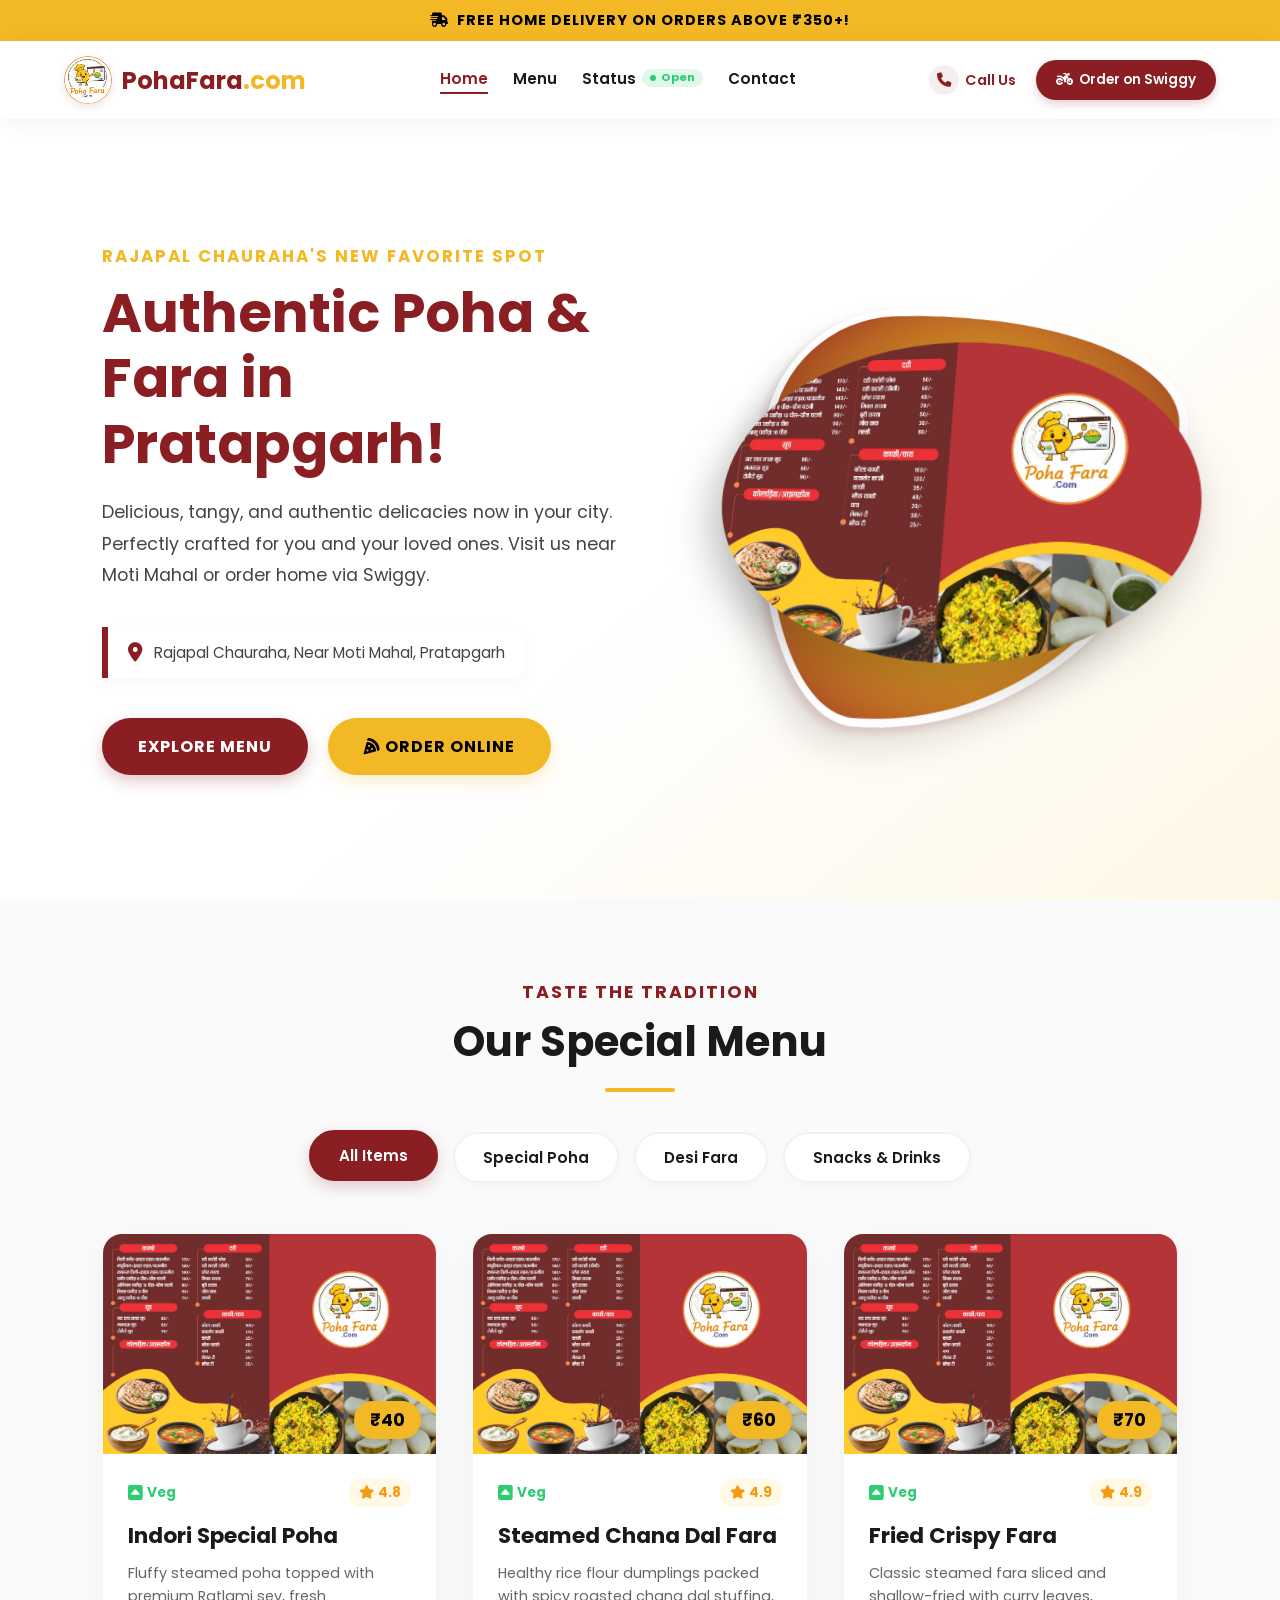
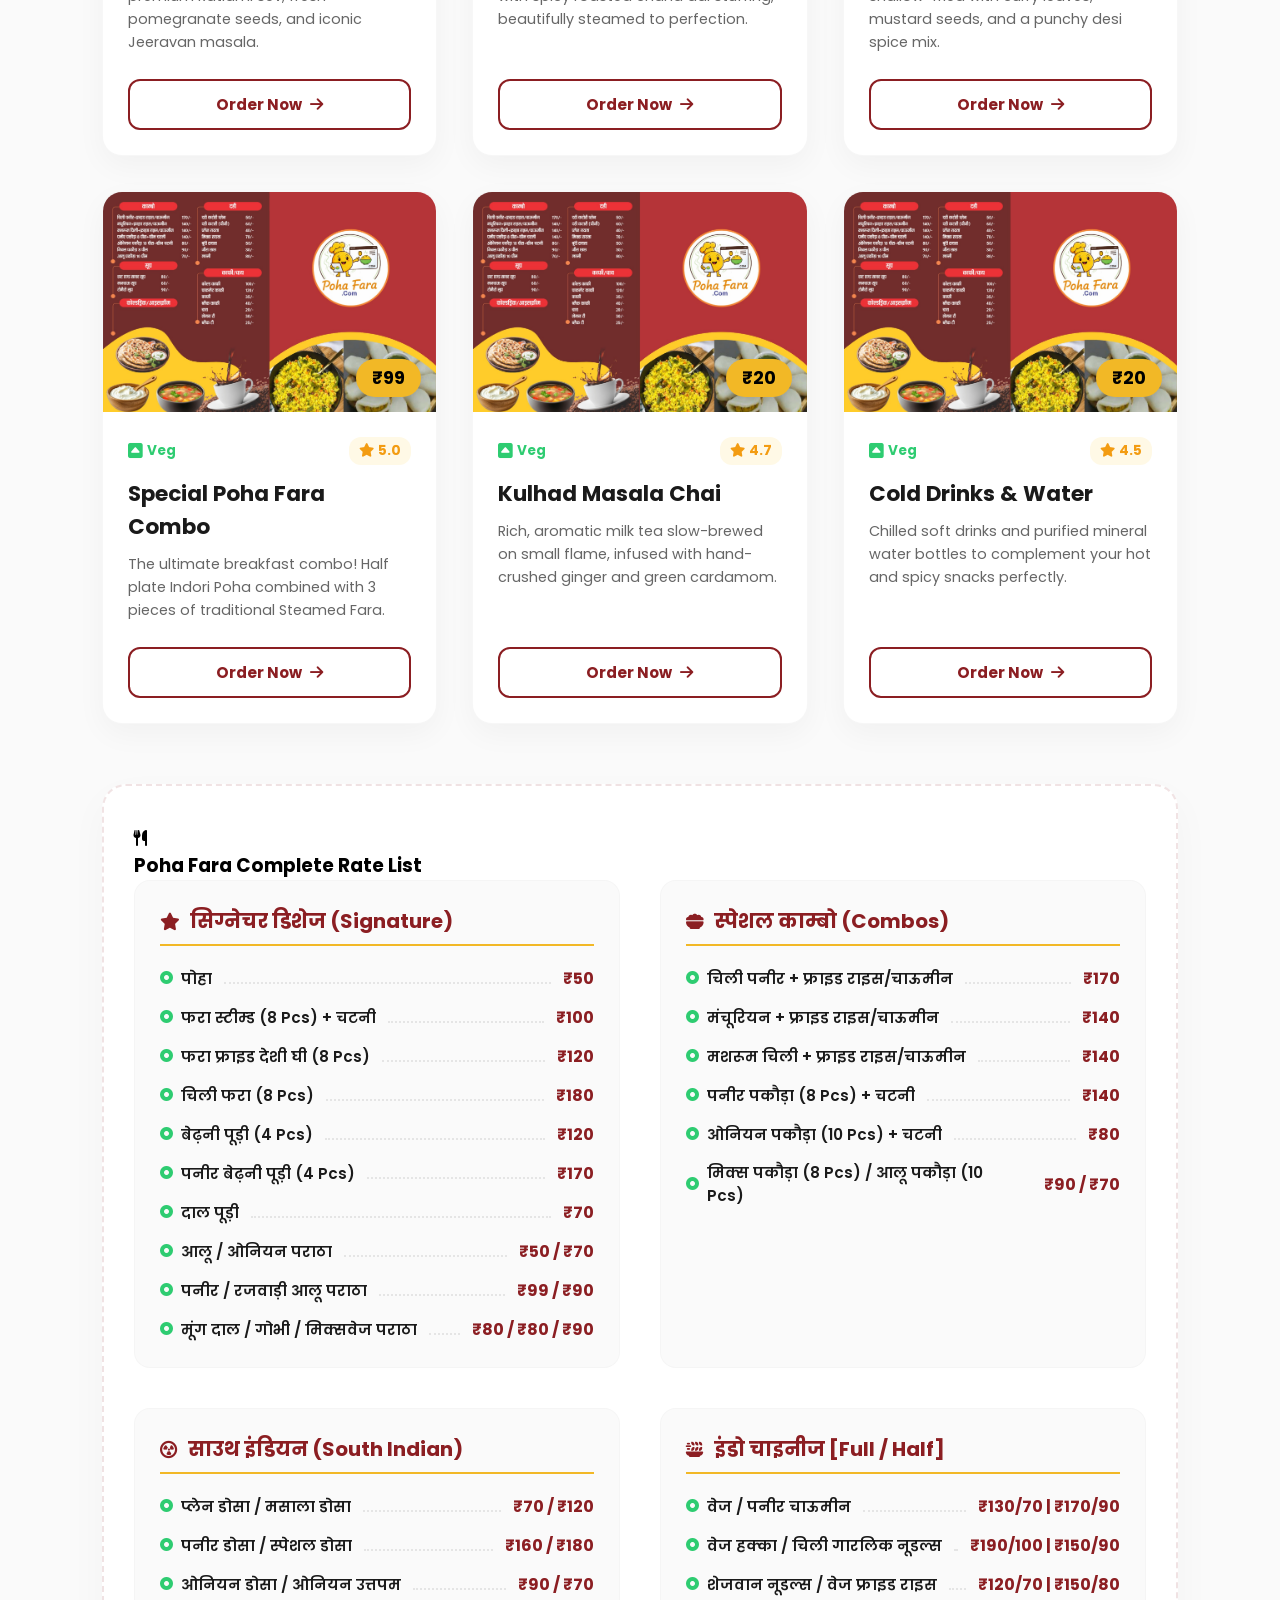
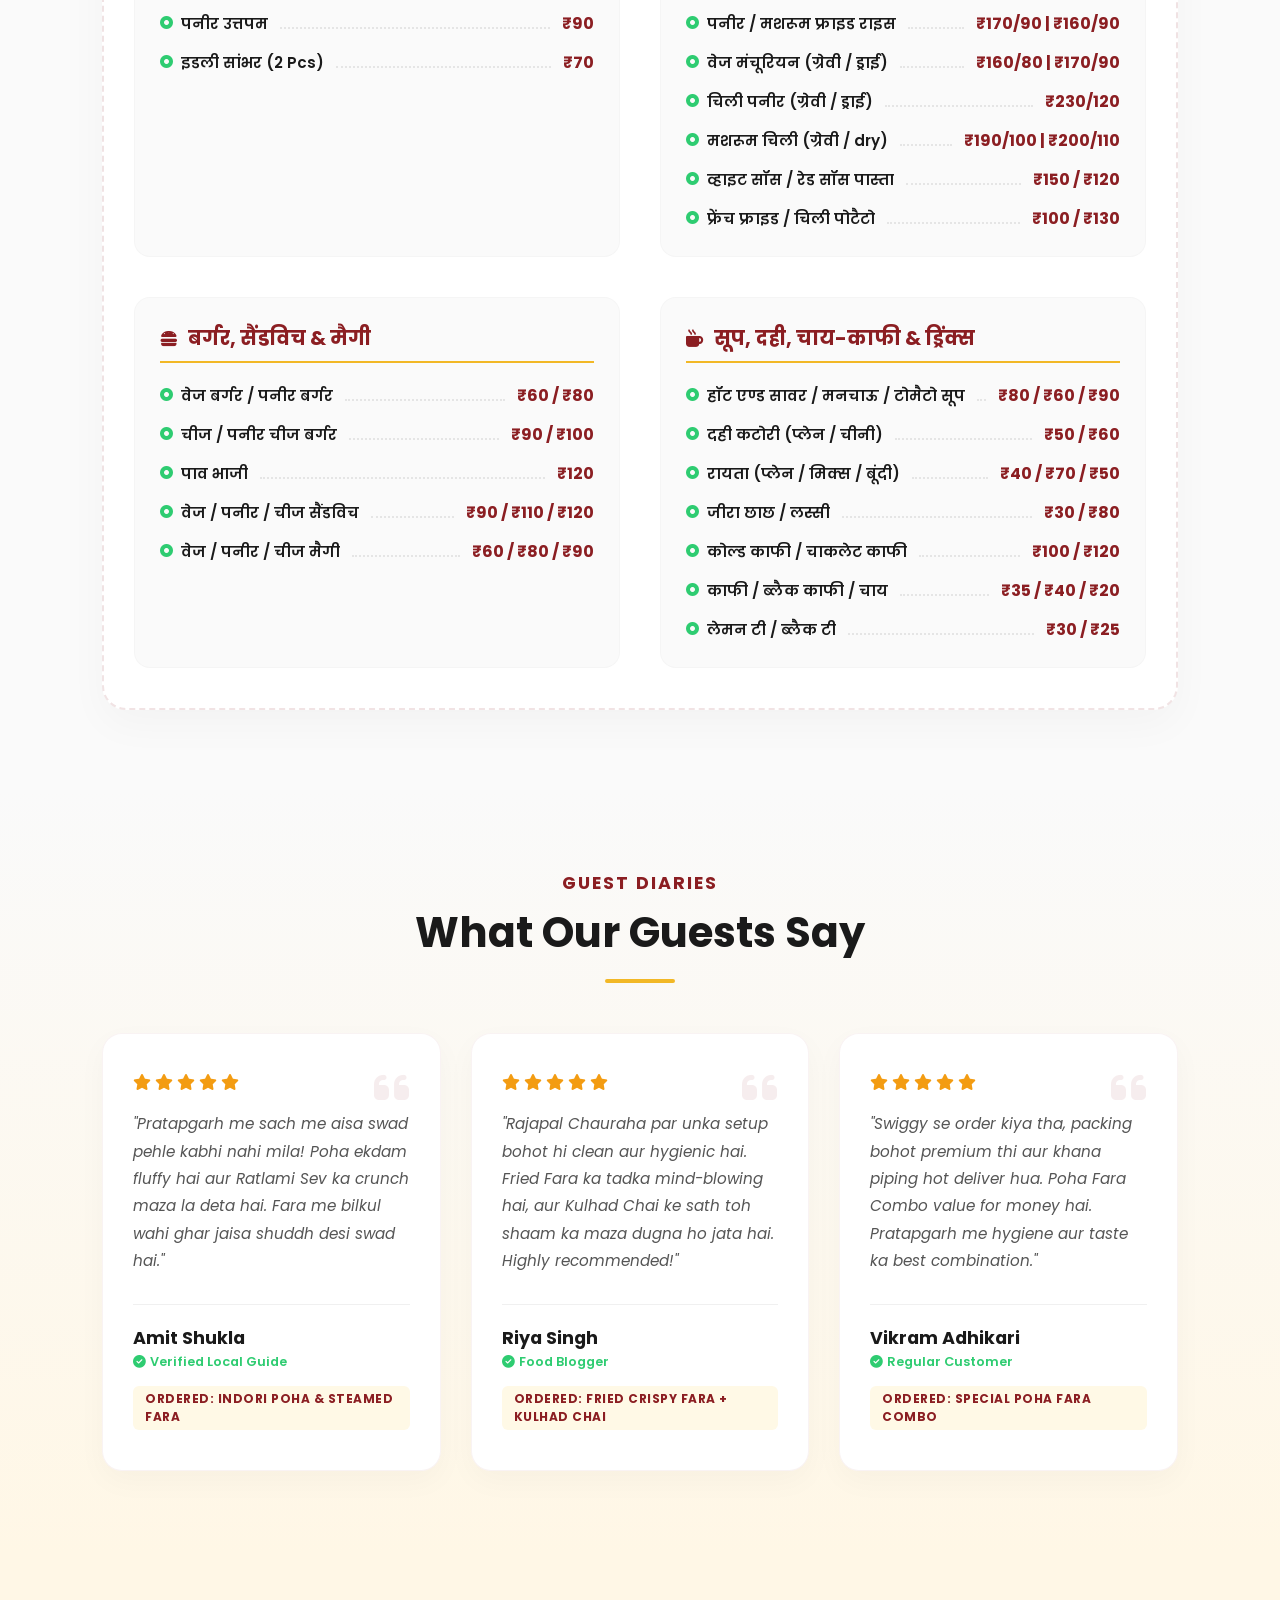
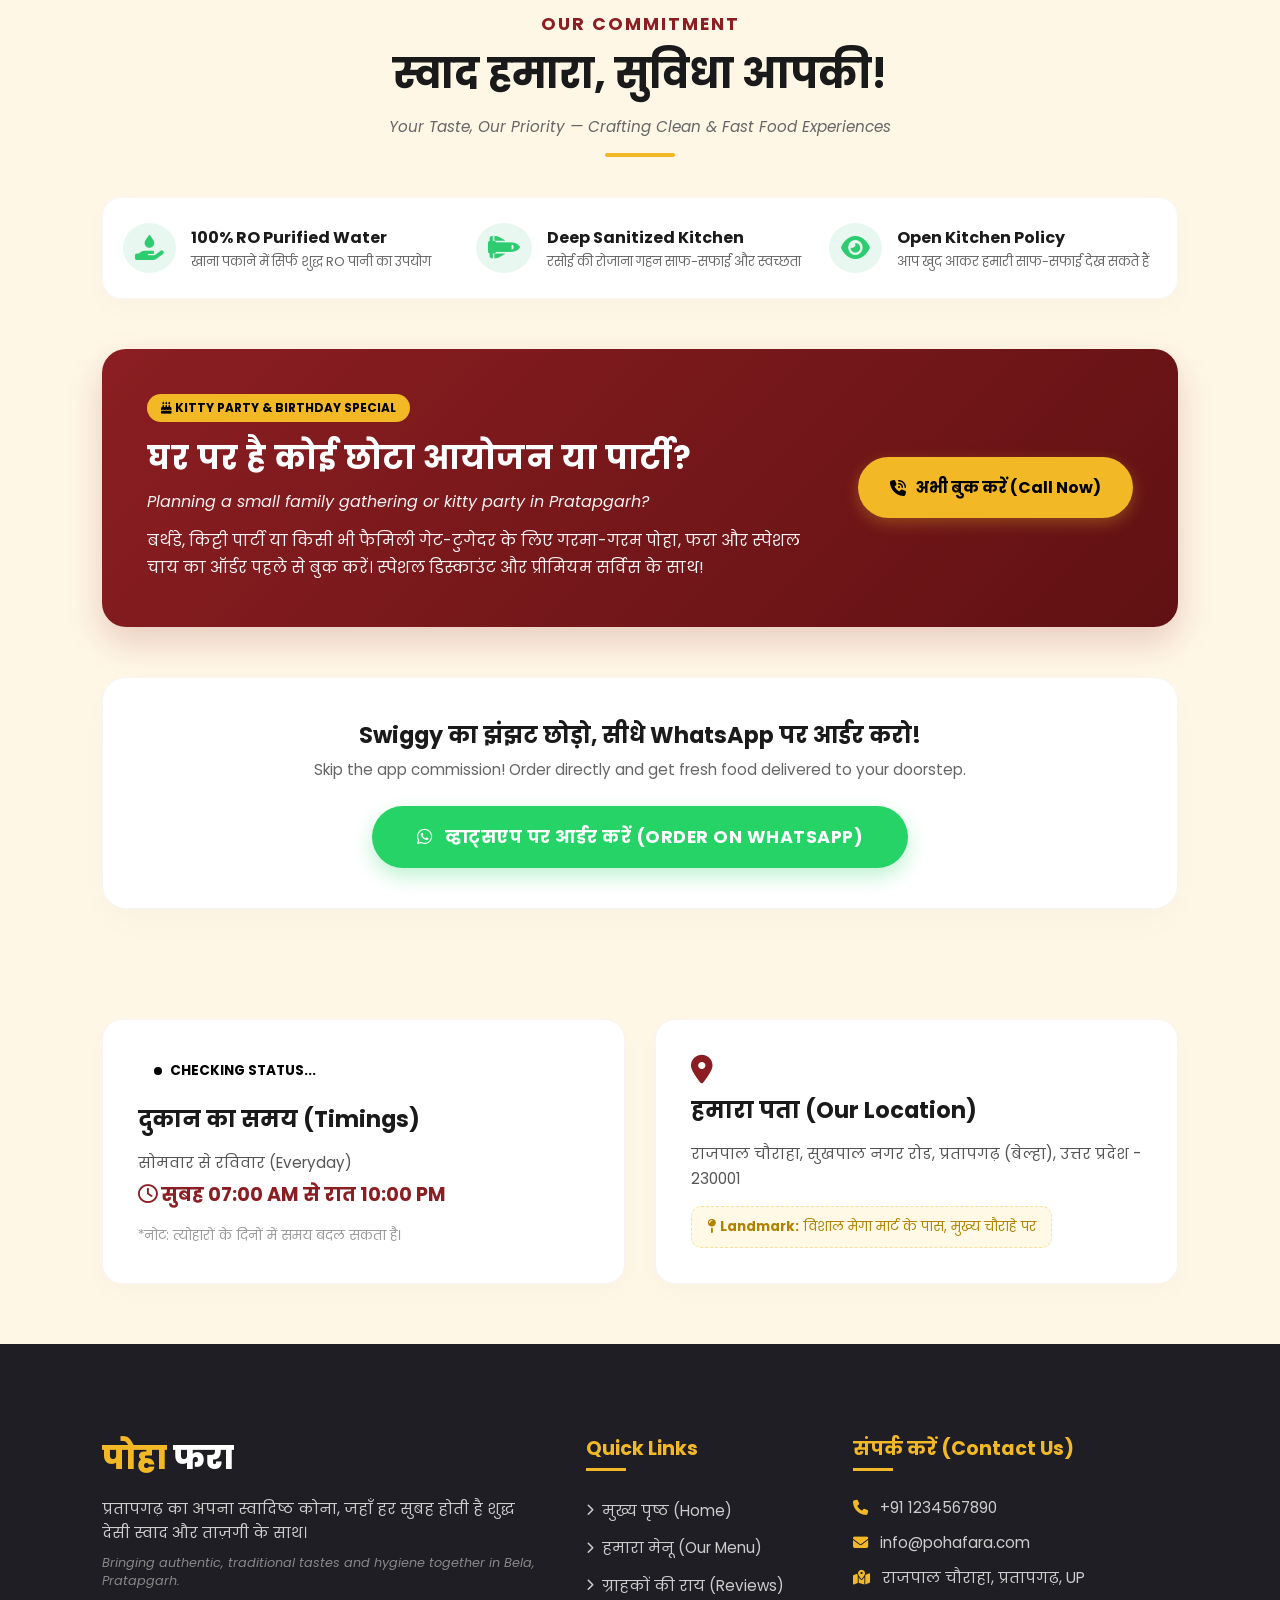
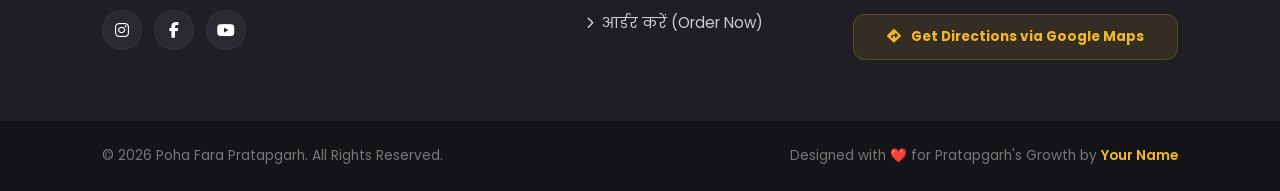
==== index.html @ deb05e73 "Add files via upload" ====
<!DOCTYPE html>
<html lang="en">
<head>
    <meta charset="UTF-8">
    <meta name="viewport" content="width=device-width, initial-scale=1.0">
    <title>PohaFara.com - Demo</title>

    <!-- ANIMATE.CSS -->
    <link rel="stylesheet" href="https://cdnjs.cloudflare.com/ajax/libs/animate.css/4.1.1/animate.min.css"/>
    
    <link href="https://fonts.googleapis.com/css2?family=Poppins:wght@400;600;700&display=swap" rel="stylesheet">
    
    <link rel="stylesheet" href="https://cdnjs.cloudflare.com/ajax/libs/font-awesome/6.4.0/css/all.min.css">
    
    <link rel="stylesheet" href="style.css">
</head>
<body>
    <!-- DELIVERY BANNER START -->
    <div class="delivery-banner">
        <i class="fa-solid fa-truck-fast"></i> FREE Home Delivery on Orders Above ₹350+!
    </div>
    <!-- DELIVERY BANNER END -->

    <!-- NAVIGATION START -->
    <nav class="navbar">
        <a href="#" class="logo-container">
            <img src="images/logo.png" alt="PohaFara Logo" class="navbar-logo">
            <span class="logo-text">PohaFara<span>.com</span></span>
        </a>

        <ul class="nav-links">
            <li><a href="#" class="nav-item active">Home</a></li>
            <li><a href="#" class="nav-item">Menu</a></li>
            <li>
                <a href="#" class="nav-item">
                    Status <span class="status-badge"><span class="dot"></span>Open</span>
                </a>
            </li>
            <li><a href="#" class="nav-item">Contact</a></li>
        </ul>

        <div class="nav-actions">
            <a href="tel:+911234567890" class="nav-call-link" title="Call to Order">
                <i class="fa-solid fa-phone"></i> <span>Call Us</span>
            </a>
            
            <a href="#" class="btn-swiggy-3d">
                <i class="fa-solid fa-motorcycle"></i> Order on Swiggy
            </a>
        </div>
    </nav>
    <!-- NAVIGATION END -->

    <!-- HERO SECTION START -->
     <header class="hero">
    <div class="hero-content">
        <p class="hero-tagline animate__animated animate__fadeInDown">
            Rajapal Chauraha's New Favorite Spot
        </p>
        
        <h1 class="hero-title animate__animated animate__fadeInLeft">
            Authentic Poha & Fara in Pratapgarh!
        </h1>
        
        <p class="hero-desc animate__animated animate__fadeInLeft animate__delay-1s">
            Delicious, tangy, and authentic delicacies now in your city. Perfectly crafted for you and your loved ones. Visit us near Moti Mahal or order home via Swiggy.
        </p>
        
        <div class="hero-location animate__animated animate__fadeInUp animate__delay-1s">
            <i class="fa-solid fa-location-dot"></i>
            <span>Rajapal Chauraha, Near Moti Mahal, Pratapgarh</span>
        </div>

        <div class="hero-buttons animate__animated animate__backInUp animate__delay-1s">
            <a href="#" class="btn-primary-3d">EXPLORE MENU</a>
            <a href="#" class="btn-secondary-3d"><i class="fa-solid fa-pizza-slice"></i> ORDER ONLINE</a>
        </div>
    </div>

    <div class="hero-image-area">
        <div class="hero-3d-card animate__animated animate__zoomIn">
            <img src="images/WhatsApp Image 2026-07-01 at 1.36.40 PM.jpeg" alt="Poha Fara Special Dishes" class="dish-graphic">
            <span class="food-steam">♨️</span>
        </div>
    </div>
    </header>
    <!-- HERO SECTION END -->

    <!-- MENU PAGE START -->
     <section class="menu-section" id="menu">
    
    <div class="section-header">
        <p class="sub-title">Taste the Tradition</p>
        <h2>Our Special Menu</h2>
        <div class="title-bar"></div>
    </div>

    <div class="menu-tabs">
        <button class="tab-btn active">All Items</button>
        <button class="tab-btn">Special Poha</button>
        <button class="tab-btn">Desi Fara</button>
        <button class="tab-btn">Snacks & Drinks</button>
    </div>

    <div class="menu-grid">
        
        <div class="food-card">
            <div class="food-img-container">
                <img src="images/WhatsApp Image 2026-07-01 at 1.36.40 PM.jpeg" alt="Indori Special Poha">
                <span class="price-tag">₹40</span>
            </div>
            <div class="food-info">
                <div class="food-meta">
                    <span class="veg-badge"><i class="fa-solid fa-square-caret-up"></i> Veg</span>
                    <span class="rating"><i class="fa-solid fa-star"></i> 4.8</span>
                </div>
                <h3>Indori Special Poha</h3>
                <p>Fluffy steamed poha topped with premium Ratlami sev, fresh pomegranate seeds, and iconic Jeeravan masala.</p>
                <a href="#" class="btn-order-card">Order Now <i class="fa-solid fa-arrow-right"></i></a>
            </div>
        </div>

        <div class="food-card">
            <div class="food-img-container">
                <img src="images/WhatsApp Image 2026-07-01 at 1.36.40 PM.jpeg" alt="Steamed Fara">
                <span class="price-tag">₹60</span>
            </div>
            <div class="food-info">
                <div class="food-meta">
                    <span class="veg-badge"><i class="fa-solid fa-square-caret-up"></i> Veg</span>
                    <span class="rating"><i class="fa-solid fa-star"></i> 4.9</span>
                </div>
                <h3>Steamed Chana Dal Fara</h3>
                <p>Healthy rice flour dumplings packed with spicy roasted chana dal stuffing, beautifully steamed to perfection.</p>
                <a href="#" class="btn-order-card">Order Now <i class="fa-solid fa-arrow-right"></i></a>
            </div>
        </div>

        <div class="food-card">
            <div class="food-img-container">
                <img src="images/WhatsApp Image 2026-07-01 at 1.36.40 PM.jpeg" alt="Fried Fara">
                <span class="price-tag">₹70</span>
            </div>
            <div class="food-info">
                <div class="food-meta">
                    <span class="veg-badge"><i class="fa-solid fa-square-caret-up"></i> Veg</span>
                    <span class="rating"><i class="fa-solid fa-star"></i> 4.9</span>
                </div>
                <h3>Fried Crispy Fara</h3>
                <p>Classic steamed fara sliced and shallow-fried with curry leaves, mustard seeds, and a punchy desi spice mix.</p>
                <a href="#" class="btn-order-card">Order Now <i class="fa-solid fa-arrow-right"></i></a>
            </div>
        </div>

        <div class="food-card">
            <div class="food-img-container">
                <img src="images/WhatsApp Image 2026-07-01 at 1.36.40 PM.jpeg" alt="Special Combo">
                <span class="price-tag">₹99</span>
            </div>
            <div class="food-info">
                <div class="food-meta">
                    <span class="veg-badge"><i class="fa-solid fa-square-caret-up"></i> Veg</span>
                    <span class="rating"><i class="fa-solid fa-star"></i> 5.0</span>
                </div>
                <h3>Special Poha Fara Combo</h3>
                <p>The ultimate breakfast combo! Half plate Indori Poha combined with 3 pieces of traditional Steamed Fara.</p>
                <a href="#" class="btn-order-card">Order Now <i class="fa-solid fa-arrow-right"></i></a>
            </div>
        </div>

        <div class="food-card">
            <div class="food-img-container">
                <img src="images/WhatsApp Image 2026-07-01 at 1.36.40 PM.jpeg" alt="Kulhad Chai">
                <span class="price-tag">₹20</span>
            </div>
            <div class="food-info">
                <div class="food-meta">
                    <span class="veg-badge"><i class="fa-solid fa-square-caret-up"></i> Veg</span>
                    <span class="rating"><i class="fa-solid fa-star"></i> 4.7</span>
                </div>
                <h3>Kulhad Masala Chai</h3>
                <p>Rich, aromatic milk tea slow-brewed on small flame, infused with hand-crushed ginger and green cardamom.</p>
                <a href="#" class="btn-order-card">Order Now <i class="fa-solid fa-arrow-right"></i></a>
            </div>
        </div>

        <div class="food-card">
            <div class="food-img-container">
                <img src="images/WhatsApp Image 2026-07-01 at 1.36.40 PM.jpeg" alt="Cold Drinks">
                <span class="price-tag">₹20</span>
            </div>
            <div class="food-info">
                <div class="food-meta">
                    <span class="veg-badge"><i class="fa-solid fa-square-caret-up"></i> Veg</span>
                    <span class="rating"><i class="fa-solid fa-star"></i> 4.5</span>
                </div>
                <h3>Cold Drinks & Water</h3>
                <p>Chilled soft drinks and purified mineral water bottles to complement your hot and spicy snacks perfectly.</p>
                <a href="#" class="btn-order-card">Order Now <i class="fa-solid fa-arrow-right"></i></a>
            </div>
        </div>

    </div>


    <!-- ==========================================================================
         COMPREHENSIVE DIGITAL PRICE LIST (ALL DISHES FROM MENU)
         ========================================================================== -->
    <div class="full-digital-menu">
        <div class="price-list-title">
            <i class="fa-solid fa-utensils"></i>
            <h3>Poha Fara Complete Rate List</h3>
        </div>

        <div class="menu-categories-grid">
            
            <!-- CATEGORY 1: सिग्नेचर डिशेज -->
            <div class="menu-cat-box">
                <h4><i class="fa-solid fa-star"></i> सिग्नेचर डिशेज (Signature)</h4>
                <div class="cat-items">
                    <div class="menu-line"><span class="item"><i class="fa-solid fa-circle-dot veg"></i> पोहा</span><span class="dots"></span><span class="price">₹50</span></div>
                    <div class="menu-line"><span class="item"><i class="fa-solid fa-circle-dot veg"></i> फरा स्टीम्ड (8 Pcs) + चटनी</span><span class="dots"></span><span class="price">₹100</span></div>
                    <div class="menu-line"><span class="item"><i class="fa-solid fa-circle-dot veg"></i> फरा फ्राइड देशी घी (8 Pcs)</span><span class="dots"></span><span class="price">₹120</span></div>
                    <div class="menu-line"><span class="item"><i class="fa-solid fa-circle-dot veg"></i> चिली फरा (8 Pcs)</span><span class="dots"></span><span class="price">₹180</span></div>
                    <div class="menu-line"><span class="item"><i class="fa-solid fa-circle-dot veg"></i> बेढ़नी पूड़ी (4 Pcs)</span><span class="dots"></span><span class="price">₹120</span></div>
                    <div class="menu-line"><span class="item"><i class="fa-solid fa-circle-dot veg"></i> पनीर बेढ़नी पूड़ी (4 Pcs)</span><span class="dots"></span><span class="price">₹170</span></div>
                    <div class="menu-line"><span class="item"><i class="fa-solid fa-circle-dot veg"></i> दाल पूड़ी</span><span class="dots"></span><span class="price">₹70</span></div>
                    <div class="menu-line"><span class="item"><i class="fa-solid fa-circle-dot veg"></i> आलू / ओनियन पराठा</span><span class="dots"></span><span class="price">₹50 / ₹70</span></div>
                    <div class="menu-line"><span class="item"><i class="fa-solid fa-circle-dot veg"></i> पनीर / रजवाड़ी आलू पराठा</span><span class="dots"></span><span class="price">₹99 / ₹90</span></div>
                    <div class="menu-line"><span class="item"><i class="fa-solid fa-circle-dot veg"></i> मूंग दाल / गोभी / मिक्सवेज पराठा</span><span class="dots"></span><span class="price">₹80 / ₹80 / ₹90</span></div>
                </div>
            </div>

            <!-- CATEGORY 2: काम्बो -->
            <div class="menu-cat-box">
                <h4><i class="fa-solid fa-bowl-food"></i> स्पेशल काम्बो (Combos)</h4>
                <div class="cat-items">
                    <div class="menu-line"><span class="item"><i class="fa-solid fa-circle-dot veg"></i> चिली पनीर + फ्राइड राइस/चाऊमीन</span><span class="dots"></span><span class="price">₹170</span></div>
                    <div class="menu-line"><span class="item"><i class="fa-solid fa-circle-dot veg"></i> मंचूरियन + फ्राइड राइस/चाऊमीन</span><span class="dots"></span><span class="price">₹140</span></div>
                    <div class="menu-line"><span class="item"><i class="fa-solid fa-circle-dot veg"></i> मशरूम चिली + फ्राइड राइस/चाऊमीन</span><span class="dots"></span><span class="price">₹140</span></div>
                    <div class="menu-line"><span class="item"><i class="fa-solid fa-circle-dot veg"></i> पनीर पकौड़ा (8 Pcs) + चटनी</span><span class="dots"></span><span class="price">₹140</span></div>
                    <div class="menu-line"><span class="item"><i class="fa-solid fa-circle-dot veg"></i> ओनियन पकौड़ा (10 Pcs) + चटनी</span><span class="dots"></span><span class="price">₹80</span></div>
                    <div class="menu-line"><span class="item"><i class="fa-solid fa-circle-dot veg"></i> मिक्स पकौड़ा (8 Pcs) / आलू पकौड़ा (10 Pcs)</span><span class="dots"></span><span class="price">₹90 / ₹70</span></div>
                </div>
            </div>

            <!-- CATEGORY 3: साउथ इंडियन -->
            <div class="menu-cat-box">
                <h4><i class="fa-solid fa-circle-radiation"></i> साउथ इंडियन (South Indian)</h4>
                <div class="cat-items">
                    <div class="menu-line"><span class="item"><i class="fa-solid fa-circle-dot veg"></i> प्लेन डोसा / मसाला डोसा</span><span class="dots"></span><span class="price">₹70 / ₹120</span></div>
                    <div class="menu-line"><span class="item"><i class="fa-solid fa-circle-dot veg"></i> पनीर डोसा / स्पेशल डोसा</span><span class="dots"></span><span class="price">₹160 / ₹180</span></div>
                    <div class="menu-line"><span class="item"><i class="fa-solid fa-circle-dot veg"></i> ओनियन डोसा / ओनियन उत्तपम</span><span class="dots"></span><span class="price">₹90 / ₹70</span></div>
                    <div class="menu-line"><span class="item"><i class="fa-solid fa-circle-dot veg"></i> पनीर उत्तपम</span><span class="dots"></span><span class="price">₹90</span></div>
                    <div class="menu-line"><span class="item"><i class="fa-solid fa-circle-dot veg"></i> इडली सांभर (2 Pcs)</span><span class="dots"></span><span class="price">₹70</span></div>
                </div>
            </div>

            <!-- CATEGORY 4: इंडो चाइनीज (With Full/Half Labeling) -->
            <div class="menu-cat-box">
                <h4><i class="fa-solid fa-plate-wheat"></i> इंडो चाइनीज [Full / Half]</h4>
                <div class="cat-items">
                    <div class="menu-line"><span class="item"><i class="fa-solid fa-circle-dot veg"></i> वेज / पनीर चाऊमीन</span><span class="dots"></span><span class="price">₹130/70 | ₹170/90</span></div>
                    <div class="menu-line"><span class="item"><i class="fa-solid fa-circle-dot veg"></i> वेज हक्का / चिली गारलिक नूडल्स</span><span class="dots"></span><span class="price">₹190/100 | ₹150/90</span></div>
                    <div class="menu-line"><span class="item"><i class="fa-solid fa-circle-dot veg"></i> शेजवान नूडल्स / वेज फ्राइड राइस</span><span class="dots"></span><span class="price">₹120/70 | ₹150/80</span></div>
                    <div class="menu-line"><span class="item"><i class="fa-solid fa-circle-dot veg"></i> पनीर / मशरूम फ्राइड राइस</span><span class="dots"></span><span class="price">₹170/90 | ₹160/90</span></div>
                    <div class="menu-line"><span class="item"><i class="fa-solid fa-circle-dot veg"></i> वेज मंचूरियन (ग्रेवी / ड्राई)</span><span class="dots"></span><span class="price">₹160/80 | ₹170/90</span></div>
                    <div class="menu-line"><span class="item"><i class="fa-solid fa-circle-dot veg"></i> चिली पनीर (ग्रेवी / ड्राई)</span><span class="dots"></span><span class="price">₹230/120</span></div>
                    <div class="menu-line"><span class="item"><i class="fa-solid fa-circle-dot veg"></i> मशरूम चिली (ग्रेवी / dry)</span><span class="dots"></span><span class="price">₹190/100 | ₹200/110</span></div>
                    <div class="menu-line"><span class="item"><i class="fa-solid fa-circle-dot veg"></i> व्हाइट सॉस / रेड सॉस पास्ता</span><span class="dots"></span><span class="price">₹150 / ₹120</span></div>
                    <div class="menu-line"><span class="item"><i class="fa-solid fa-circle-dot veg"></i> फ्रेंच फ्राइड / चिली पोटैटो</span><span class="dots"></span><span class="price">₹100 / ₹130</span></div>
                </div>
            </div>

            <!-- CATEGORY 5: बर्गर, सैंडविच & मैगी -->
            <div class="menu-cat-box">
                <h4><i class="fa-solid fa-burger"></i> बर्गर, सैंडविच & मैगी</h4>
                <div class="cat-items">
                    <div class="menu-line"><span class="item"><i class="fa-solid fa-circle-dot veg"></i> वेज बर्गर / पनीर बर्गर</span><span class="dots"></span><span class="price">₹60 / ₹80</span></div>
                    <div class="menu-line"><span class="item"><i class="fa-solid fa-circle-dot veg"></i> चीज / पनीर चीज बर्गर</span><span class="dots"></span><span class="price">₹90 / ₹100</span></div>
                    <div class="menu-line"><span class="item"><i class="fa-solid fa-circle-dot veg"></i> पाव भाजी</span><span class="dots"></span><span class="price">₹120</span></div>
                    <div class="menu-line"><span class="item"><i class="fa-solid fa-circle-dot veg"></i> वेज / पनीर / चीज सैंडविच</span><span class="dots"></span><span class="price">₹90 / ₹110 / ₹120</span></div>
                    <div class="menu-line"><span class="item"><i class="fa-solid fa-circle-dot veg"></i> वेज / पनीर / चीज मैगी</span><span class="dots"></span><span class="price">₹60 / ₹80 / ₹90</span></div>
                </div>
            </div>

            <!-- CATEGORY 6: सूप, दही & चाय-काफी -->
            <div class="menu-cat-box">
                <h4><i class="fa-solid fa-mug-hot"></i> सूप, दही, चाय-काफी & ड्रिंक्स</h4>
                <div class="cat-items">
                    <div class="menu-line"><span class="item"><i class="fa-solid fa-circle-dot veg"></i> हॉट एण्ड सावर / मनचाऊ / टोमैटो सूप</span><span class="dots"></span><span class="price">₹80 / ₹60 / ₹90</span></div>
                    <div class="menu-line"><span class="item"><i class="fa-solid fa-circle-dot veg"></i> दही कटोरी (प्लेन / चीनी)</span><span class="dots"></span><span class="price">₹50 / ₹60</span></div>
                    <div class="menu-line"><span class="item"><i class="fa-solid fa-circle-dot veg"></i> रायता (प्लेन / मिक्स / बूंदी)</span><span class="dots"></span><span class="price">₹40 / ₹70 / ₹50</span></div>
                    <div class="menu-line"><span class="item"><i class="fa-solid fa-circle-dot veg"></i> जीरा छाछ / लस्सी</span><span class="dots"></span><span class="price">₹30 / ₹80</span></div>
                    <div class="menu-line"><span class="item"><i class="fa-solid fa-circle-dot veg"></i> कोल्ड काफी / चाकलेट काफी</span><span class="dots"></span><span class="price">₹100 / ₹120</span></div>
                    <div class="menu-line"><span class="item"><i class="fa-solid fa-circle-dot veg"></i> काफी / ब्लैक काफी / चाय</span><span class="dots"></span><span class="price">₹35 / ₹40 / ₹20</span></div>
                    <div class="menu-line"><span class="item"><i class="fa-solid fa-circle-dot veg"></i> लेमन टी / ब्लैक टी</span><span class="dots"></span><span class="price">₹30 / ₹25</span></div>
                </div>
            </div>

        </div>
    </div>
     </section>
     <!-- MENU PAGE END -->

    <!-- REVIEW PAGE START -->
     <!-- ==========================================================================
     Step 4: 5-Star Hotel Style Review Section
     ========================================================================== -->
<section class="reviews-section" id="reviews">
    <!-- Section Title -->
    <div class="section-header">
        <p class="sub-title">Guest Diaries</p>
        <h2>What Our Guests Say</h2>
        <div class="title-bar"></div>
    </div>

    <!-- Reviews Grid Layout -->
    <div class="reviews-container">
        
        <!-- Review Card 1 -->
        <div class="review-card animate__animated animate__fadeInUp">
            <div class="quote-icon"><i class="fa-solid fa-quote-left"></i></div>
            <div class="rating-stars">
                <i class="fa-solid fa-star"></i>
                <i class="fa-solid fa-star"></i>
                <i class="fa-solid fa-star"></i>
                <i class="fa-solid fa-star"></i>
                <i class="fa-solid fa-star"></i>
            </div>
            <p class="review-text">
                "Pratapgarh me sach me aisa swad pehle kabhi nahi mila! Poha ekdam fluffy hai aur Ratlami Sev ka crunch maza la deta hai. Fara me bilkul wahi ghar jaisa shuddh desi swad hai."
            </p>
            <div class="reviewer-info">
                <div class="reviewer-details">
                    <h4>Amit Shukla</h4>
                    <p class="reviewer-tag"><i class="fa-solid fa-circle-check"></i> Verified Local Guide</p>
                </div>
            </div>
            <span class="ordered-tag">Ordered: Indori Poha & Steamed Fara</span>
        </div>

        <!-- Review Card 2 -->
        <div class="review-card animate__animated animate__fadeInUp animate__delay-1s">
            <div class="quote-icon"><i class="fa-solid fa-quote-left"></i></div>
            <div class="rating-stars">
                <i class="fa-solid fa-star"></i>
                <i class="fa-solid fa-star"></i>
                <i class="fa-solid fa-star"></i>
                <i class="fa-solid fa-star"></i>
                <i class="fa-solid fa-star"></i>
            </div>
            <p class="review-text">
                "Rajapal Chauraha par unka setup bohot hi clean aur hygienic hai. Fried Fara ka tadka mind-blowing hai, aur Kulhad Chai ke sath toh shaam ka maza dugna ho jata hai. Highly recommended!"
            </p>
            <div class="reviewer-info">
                <div class="reviewer-details">
                    <h4>Riya Singh</h4>
                    <p class="reviewer-tag"><i class="fa-solid fa-circle-check"></i> Food Blogger</p>
                </div>
            </div>
            <span class="ordered-tag">Ordered: Fried Crispy Fara + Kulhad Chai</span>
        </div>

        <!-- Review Card 3 -->
        <div class="review-card animate__animated animate__fadeInUp animate__delay-2s">
            <div class="quote-icon"><i class="fa-solid fa-quote-left"></i></div>
            <div class="rating-stars">
                <i class="fa-solid fa-star"></i>
                <i class="fa-solid fa-star"></i>
                <i class="fa-solid fa-star"></i>
                <i class="fa-solid fa-star"></i>
                <i class="fa-solid fa-star"></i>
            </div>
            <p class="review-text">
                "Swiggy se order kiya tha, packing bohot premium thi aur khana piping hot deliver hua. Poha Fara Combo value for money hai. Pratapgarh me hygiene aur taste ka best combination."
            </p>
            <div class="reviewer-info">
                <div class="reviewer-details">
                    <h4>Vikram Adhikari</h4>
                    <p class="reviewer-tag"><i class="fa-solid fa-circle-check"></i> Regular Customer</p>
                </div>
            </div>
            <span class="ordered-tag">Ordered: Special Poha Fara Combo</span>
        </div>

    </div>
</section>
    <!-- REVIEW PAGE END -->


    <!-- OUR COMMITMENT PAGE START -->
    <!-- ==========================================================================
     Step 5: Local Trust & Convenience Booster (Bilingual Style)
     ========================================================================== -->
<section class="local-booster-section">
    
    <!-- Section Header (Hindi + English Headline) -->
    <div class="section-header">
        <p class="sub-title">Our Commitment</p>
        <h2>स्वाद हमारा, सुविधा आपकी!</h2>
        <p class="bilingual-sub">Your Taste, Our Priority — Crafting Clean & Fast Food Experiences</p>
        <div class="title-bar"></div>
    </div>

    <!-- Part A: Hygiene & Quality Badges (Shuddh Desi Vishwas) -->
    <div class="hygiene-bar animate__animated animate__fadeIn">
        <div class="badge-item">
            <i class="fa-solid fa-hand-holding-droplet"></i>
            <div>
                <span>100% RO Purified Water</span>
                <small>खाना पकाने में सिर्फ शुद्ध RO पानी का उपयोग</small>
            </div>
        </div>
        <div class="badge-item">
            <i class="fa-solid fa-shuttle-space"></i>
            <div>
                <span>Deep Sanitized Kitchen</span>
                <small>रसोई की रोजाना गहन साफ-सफाई और स्वच्छता</small>
            </div>
        </div>
        <div class="badge-item">
            <i class="fa-solid fa-eye"></i>
            <div>
                <span>Open Kitchen Policy</span>
                <small>आप खुद आकर हमारी साफ-सफाई देख सकते हैं</small>
            </div>
        </div>
    </div>

    <!-- Part B: Catering & Bulk Party Orders Banner (Bada Business Layout) -->
    <div class="catering-banner">
        <div class="catering-content">
            <span class="party-tag"><i class="fa-solid fa-cake-candles"></i> Kitty Party & Birthday Special</span>
            <h3>घर पर है कोई छोटा आयोजन या पार्टी?</h3>
            <p class="eng-text-sub">Planning a small family gathering or kitty party in Pratapgarh?</p>
            <p>बर्थडे, किट्टी पार्टी या किसी भी फैमिली गेट-टुगेदर के लिए गरमा-गरम पोहा, फरा और स्पेशल चाय का ऑर्डर पहले से बुक करें। स्पेशल डिस्काउंट और प्रीमियम सर्विस के साथ!</p>
        </div>
        <div class="catering-action">
            <a href="tel:+911234567890" class="btn-catering-call">
                <i class="fa-solid fa-phone-volume"></i> अभी बुक करें (Call Now)
            </a>
        </div>
    </div>

    <!-- Part C: Instant WhatsApp Ordering Hub (Bina App Ka Jhanjhat) -->
    <div class="whatsapp-order-hub">
        <div class="wa-text">
            <h4>Swiggy का झंझट छोड़ो, सीधे WhatsApp पर आर्डर करो!</h4>
            <p>Skip the app commission! Order directly and get fresh food delivered to your doorstep.</p>
        </div>
        <!-- Replace number with real phone number -->
        <a href="https://wa.me/911234567890?text=Hello%20PohaFara,%20mujhe%20order%20place%20karna%20hai" target="_blank" class="btn-whatsapp-glow">
            <i class="fa-brands fa-whatsapp"></i> व्हाट्सएप पर आर्डर करें (ORDER ON WHATSAPP)
        </a>
    </div>
</section>
<!-- OUR COMMITMENT PAGE END -->


<!-- TIMINGS AND ADDRESS START -->
<!-- ==========================================================================
     Step 6: Live Status & Local Landmarks (Pratapgarh Special Connection)
     ========================================================================== -->
<section class="local-connect-section">
    <div class="connect-grid">
        
        <!-- Box 1: Dynamic Timing & Live Status -->
        <div class="connect-box timing-box">
            <div class="status-indicator" id="shopStatus">
                <!-- JS updates this dynamically -->
                <span class="status-dot"></span> <span class="status-text">Checking Status...</span>
            </div>
            <h3>दुकान का समय (Timings)</h3>
            <p class="days">सोमवार से रविवार (Everyday)</p>
            <p class="hours"><i class="fa-regular fa-clock"></i> सुबह 07:00 AM से रात 10:00 PM</p>
            <small>*नोट: त्योहारों के दिनों में समय बदल सकता है।</small>
        </div>

        <!-- Box 2: Local Landmarks & Address -->
        <div class="connect-box address-box">
            <div class="loc-icon"><i class="fa-solid fa-location-dot"></i></div>
            <h3>हमारा पता (Our Location)</h3>
            <p class="main-addr">राजपाल चौराहा, सुखपाल नगर रोड, प्रतापगढ़ (बेल्हा), उत्तर प्रदेश - 230001</p>
            <div class="landmark-tag">
                <i class="fa-solid fa-map-pin"></i> <strong>Landmark:</strong> विशाल मेगा मार्ट के पास, मुख्य चौराहे पर
            </div>
        </div>

    </div>
</section>
<!-- TIMINGS AND ADDRESS END -->

<!-- FOOTER START -->
 <!-- ==========================================================================
     Step 7: Creative & Premium Bilingual Footer Section
     ========================================================================== -->
<footer class="main-footer">
    <div class="footer-top-wave"></div>
    
    <div class="footer-container">
        <!-- Column 1: Brand Pitch -->
        <div class="footer-col brand-col">
            <h2 class="footer-logo">पोहा <span>फरा</span></h2>
            <p class="bilingual-footer-text">
                प्रतापगढ़ का अपना स्वादिष्ठ कोना, जहाँ हर सुबह होती है शुद्ध देसी स्वाद और ताज़गी के साथ। 
            </p>
            <p class="eng-footer-sub">Bringing authentic, traditional tastes and hygiene together in Bela, Pratapgarh.</p>
            <div class="footer-socials">
                <a href="#" target="_blank" class="social-icon"><i class="fa-brands fa-instagram"></i></a>
                <a href="#" target="_blank" class="social-icon"><i class="fa-brands fa-facebook-f"></i></a>
                <a href="#" target="_blank" class="social-icon"><i class="fa-brands fa-youtube"></i></a>
            </div>
        </div>

        <!-- Column 2: Quick Links -->
        <div class="footer-col links-col">
            <h3>Quick Links</h3>
            <ul>
                <li><a href="#hero"><i class="fa-solid fa-chevron-right"></i> मुख्य पृष्ठ (Home)</a></li>
                <li><a href="#menu"><i class="fa-solid fa-chevron-right"></i> हमारा मेनू (Our Menu)</a></li>
                <li><a href="#reviews"><i class="fa-solid fa-chevron-right"></i> ग्राहकों की राय (Reviews)</a></li>
                <li><a href="https://wa.me/911234567890" target="_blank"><i class="fa-solid fa-chevron-right"></i> आर्डर करें (Order Now)</a></li>
            </ul>
        </div>

        <!-- Column 3: Contact & Direction Hub -->
        <div class="footer-col contact-col">
            <h3>संपर्क करें (Contact Us)</h3>
            <div class="contact-meta">
                <p><i class="fa-solid fa-phone"></i> <a href="tel:+911234567890">+91 1234567890</a></p>
                <p><i class="fa-solid fa-envelope"></i> info@pohafara.com</p>
                <p><i class="fa-solid fa-map-location-dot"></i> राजपाल चौराहा, प्रतापगढ़, UP</p>
            </div>
            <!-- Creative Quick Direction Map Trigger -->
            <a href="https://maps.google.com" target="_blank" class="map-trigger-btn">
                <i class="fa-solid fa-diamond-turn-right"></i> Get Directions via Google Maps
            </a>
        </div>
    </div>

    <!-- Footer Bottom: Legal & Developer Credit -->
    <div class="footer-bottom">
        <div class="bottom-content">
            <p>&copy; 2026 Poha Fara Pratapgarh. All Rights Reserved.</p>
            <p class="dev-credit">Designed with ❤️ for Pratapgarh's Growth by <a href="#" target="_blank">Your Name</a></p>
        </div>
    </div>
</footer>
<!-- FOOTER END -->
</body>
</html>
---- style.css ----
/* ==========================================================================
   1. Professional Reset & Global Variables
   ========================================================================== */
* {
    margin: 0;
    padding: 0;
    box-sizing: border-box;
    font-family: 'Poppins', sans-serif;
}

:root {
    --primary-maroon: #8B1E22;
    --secondary-yellow: #F2B826;
    --dark-text: #1a1a1a;
    --white: #ffffff;
    --light-bg: #FAFAFA;
    --smooth-ease: all 0.3s cubic-bezier(0.175, 0.885, 0.32, 1.275);
}

body {
    background-color: var(--light-bg);
    /* CRITICAL FIX: Stops any component from creating right-side white space */
    overflow-x: hidden; 
    width: 100%;
}

/* ==========================================================================
   2. Top Announcement Banner
   ========================================================================== */
.delivery-banner {
    background-color: var(--secondary-yellow);
    color: #000000;
    text-align: center;
    padding: 10px;
    font-size: 0.9rem;
    font-weight: 700;
    text-transform: uppercase;
    letter-spacing: 1px;
    display: flex;
    justify-content: center;
    align-items: center;
    gap: 8px;
    width: 100%;
}

/* ==========================================================================
   3. Main Navbar Structure (Fluid & Auto-Adjusting)
   ========================================================================== */
.navbar {
    display: flex;
    justify-content: space-between;
    align-items: center;
    padding: 15px 5%; /* Fluid percentage padding */
    background-color: var(--white);
    box-shadow: 0 4px 20px rgba(0, 0, 0, 0.05);
    position: sticky;
    top: 0;
    z-index: 1000;
    width: 100%;
}

/* Logo Section */
.logo-container {
    display: flex;
    align-items: center;
    gap: 10px;
    text-decoration: none;
    flex-shrink: 0; /* Prevents logo from crushing on smaller laptops */
}

.navbar-logo {
    height: 48px;
    width: auto;
    object-fit: contain;
    border-radius: 50%;
    box-shadow: 0 3px 10px rgba(0, 0, 0, 0.1);
}

.logo-text {
    font-size: 1.5rem;
    font-weight: 700;
    color: var(--primary-maroon);
}

.logo-text span {
    color: var(--secondary-yellow);
}

/* Center Menu Links */
.nav-links {
    display: flex;
    list-style: none;
    gap: 25px; /* Flexible gap for mid-size screens */
    align-items: center;
}

.nav-links li {
    display: flex;
    align-items: center;
}

.nav-links .nav-item {
    text-decoration: none;
    color: var(--dark-text);
    font-weight: 600;
    font-size: 0.95rem;
    position: relative;
    padding-bottom: 4px;
    transition: var(--smooth-ease);
    display: inline-flex;
    align-items: center;
    white-space: nowrap; /* Keeps link names on one line */
}

.nav-links .nav-item:hover, 
.nav-links .nav-item.active {
    color: var(--primary-maroon);
}

.nav-links .nav-item::after {
    content: '';
    position: absolute;
    bottom: 0;
    left: 0;
    width: 0;
    height: 2px;
    background-color: var(--primary-maroon);
    transition: var(--smooth-ease);
}

.nav-links .nav-item:hover::after,
.nav-links .nav-item.active::after {
    width: 100%;
}

/* Right Side Actions Container */
.nav-actions {
    display: flex;
    align-items: center;
    gap: 20px;
    flex-shrink: 0;
}

/* Live Status Badge */
.status-badge {
    background-color: rgba(46, 204, 113, 0.15);
    color: #2ecc71;
    font-size: 0.7rem;
    padding: 3px 8px;
    border-radius: 12px;
    font-weight: 700;
    display: inline-flex;
    align-items: center;
    justify-content: center;
    gap: 5px;
    margin-left: 6px;
    line-height: 1;
}

.status-badge .dot {
    width: 6px;
    height: 6px;
    background-color: #2ecc71;
    border-radius: 50%;
    display: inline-block;
    flex-shrink: 0;
    animation: pulseDot 1.5s infinite;
}

@keyframes pulseDot {
    0% { transform: scale(0.9); opacity: 0.6; }
    50% { transform: scale(1.2); opacity: 1; }
    100% { transform: scale(0.9); opacity: 0.6; }
}

/* Quick Call Link */
.nav-call-link {
    color: var(--primary-maroon);
    text-decoration: none;
    font-weight: 600;
    font-size: 0.9rem;
    display: flex;
    align-items: center;
    gap: 6px;
    transition: var(--smooth-ease);
    white-space: nowrap;
}

.nav-call-link i {
    background-color: rgba(139, 30, 34, 0.08);
    padding: 8px;
    border-radius: 50%;
    transition: var(--smooth-ease);
}

.nav-call-link:hover i {
    background-color: var(--primary-maroon);
    color: var(--white);
    transform: scale(1.05);
}

/* Swiggy Button */
.btn-swiggy-3d {
    background-color: var(--primary-maroon);
    color: var(--white);
    padding: 10px 20px;
    border-radius: 30px;
    text-decoration: none;
    font-weight: 600;
    font-size: 0.85rem;
    display: inline-flex;
    align-items: center;
    gap: 6px;
    border: none;
    box-shadow: 0 4px 10px rgba(139, 30, 34, 0.2);
    transition: var(--smooth-ease);
    white-space: nowrap;
}

.btn-swiggy-3d:hover {
    transform: translateY(-3px);
    box-shadow: 0 6px 15px rgba(139, 30, 34, 0.35);
}

/* ==========================================================================
   5. Smart Responsive Breakpoints
   ========================================================================== */

/* Laptop Resolution Shrinkage Fix (1024px to 1150px) */
@media (max-width: 1150px) {
    .navbar { padding: 15px 3%; }
    .nav-links { gap: 15px; }
    .logo-text { font-size: 1.3rem; }
}

/* Tablet & iPad Viewport Breakpoint */
@media (max-width: 980px) {
    /* Hiding text inside Call Link to save space on tablets */
    .nav-call-link span { display: none; }
    .nav-call-link i { padding: 12px; font-size: 1.1rem; }
}

/* Mobile Viewport Breakpoint */
@media (max-width: 768px) {
    .navbar {
        flex-direction: column;
        gap: 15px;
        padding: 15px 5%;
        text-align: center;
    }
    .nav-links {
        gap: 15px;
        flex-wrap: wrap;
        justify-content: center;
    }
    .nav-actions {
        flex-direction: column;
        gap: 12px;
        width: 100%;
        align-items: center;
    }
    .nav-call-link span { display: inline; } /* Brings back text on mobile center stack */
    .btn-swiggy-3d {
        width: 100%;
        justify-content: center;
        padding: 12px;
    }
}

/* HERO SECTION START */
/* ==========================================================================
   Step 2: Hero Section Styling (3D Layout & Depth Engine)
   ========================================================================== */
.hero {
    display: flex;
    align-items: center;
    justify-content: space-between;
    padding: 60px 8%;
    min-height: calc(100vh - 120px);
    background: linear-gradient(140deg, #ffffff 55%, #fff7e6 100%);
    width: 100%;
}

.hero-content {
    flex: 1;
    max-width: 600px;
}

.hero-tagline {
    font-size: 1.05rem;
    font-weight: 700;
    color: var(--secondary-yellow);
    text-transform: uppercase;
    letter-spacing: 2px;
    margin-bottom: 12px;
}

.hero-title {
    font-size: 3.4rem;
    color: var(--primary-maroon);
    line-height: 1.2;
    margin-bottom: 20px;
    font-weight: 700;
}

.hero-desc {
    font-size: 1.1rem;
    line-height: 1.8;
    color: #444444;
    margin-bottom: 35px;
}

/* Location Badge Styling */
.hero-location {
    display: flex;
    align-items: center;
    gap: 12px;
    font-size: 0.95rem;
    color: #444444;
    margin-bottom: 40px;
    background: var(--white);
    padding: 14px 20px;
    border-left: 6px solid var(--primary-maroon);
    width: fit-content;
    box-shadow: 0 6px 18px rgba(0,0,0,0.03);
    border-radius: 0 10px 10px 0;
}

.hero-location i {
    color: var(--primary-maroon);
    font-size: 1.2rem;
}

/* 3D Push Buttons Area */
.hero-buttons {
    display: flex;
    gap: 20px;
}

.btn-primary-3d {
    background-color: var(--primary-maroon);
    color: var(--white);
    padding: 16px 36px;
    border-radius: 35px;
    text-decoration: none;
    font-weight: 700;
    letter-spacing: 1px;
    transition: var(--smooth-ease);
    box-shadow: 0 6px 15px rgba(139, 30, 34, 0.25);
    display: inline-block;
}

.btn-secondary-3d {
    background-color: var(--secondary-yellow);
    color: #000000;
    padding: 16px 36px;
    border-radius: 35px;
    text-decoration: none;
    font-weight: 700;
    letter-spacing: 1px;
    transition: var(--smooth-ease);
    box-shadow: 0 6px 15px rgba(242, 184, 38, 0.25);
    display: inline-block;
}

.btn-primary-3d:hover, .btn-secondary-3d:hover {
    transform: translateY(-4px);
    box-shadow: 0 12px 25px rgba(0,0,0,0.18);
}

.btn-primary-3d:active, .btn-secondary-3d:active {
    transform: translateY(-1px);
    box-shadow: 0 4px 10px rgba(0,0,0,0.1);
}

/* ==========================================================================
   Pure CSS 3D Pop-Out & Floating Image Module
   ========================================================================== */
.hero-image-area {
    flex: 1;
    display: flex;
    justify-content: flex-end;
    align-items: center;
    perspective: 1000px; /* Gives 3D workspace depth */
}

.hero-3d-card {
    width: 440px;
    height: 440px;
    position: relative;
    display: flex;
    justify-content: center;
    align-items: center;
    background: radial-gradient(circle, var(--secondary-yellow) 40%, var(--primary-maroon) 100%);
    border-radius: 30% 70% 70% 30% / 30% 30% 70% 70%; /* Smooth fluid background shape */
    border: 8px solid var(--white);
    
    /* 3D Isometric Tilt and Shadow Layers */
    transform: rotateX(15deg) rotateY(-15deg) rotateZ(5deg);
    transform-style: preserve-3d;
    box-shadow: -15px 20px 35px rgba(0, 0, 0, 0.12), -5px 5px 10px rgba(139, 30, 34, 0.15);
    
    transition: transform 0.5s cubic-bezier(0.175, 0.885, 0.32, 1.275), box-shadow 0.5s ease;
    animation: floating3D 4s ease-in-out infinite;
}

.dish-graphic {
    width: 105%;
    height: auto;
    object-fit: cover;
    border-radius: 50%;
    
    /* Pushes graphic out of the container background in Z-axis */
    transform: translateZ(50px) scale(1.05); 
    filter: drop-shadow(-10px 15px 20px rgba(0,0,0,0.25));
    transition: var(--smooth-ease);
}

/* Hover over image interaction */
.hero-3d-card:hover {
    transform: rotateX(10deg) rotateY(-10deg) rotateZ(2deg) scale(1.02);
    box-shadow: -25px 30px 50px rgba(0, 0, 0, 0.2), -5px 5px 15px rgba(139, 30, 34, 0.25);
}

.hero-3d-card:hover .dish-graphic {
    transform: translateZ(80px) scale(1.08); /* Pops out extra on mouse hover */
}

/* Dynamic elements */
.food-steam {
    position: absolute;
    top: 15%;
    right: 25%;
    font-size: 2rem;
    z-index: 1;
    animation: steamRise 3s infinite ease-out;
}

@keyframes steamRise {
    0% { transform: translateY(0) scale(1); opacity: 0.8; }
    50% { transform: translateY(-25px) scale(1.2); opacity: 0; }
    100% { transform: translateY(0) scale(1); opacity: 0; }
}

@keyframes floating3D {
    0% { transform: rotateX(15deg) rotateY(-15deg) rotateZ(5deg) translateY(0px); }
    50% { transform: rotateX(12deg) rotateY(-12deg) rotateZ(4deg) translateY(-15px); }
    100% { transform: rotateX(15deg) rotateY(-15deg) rotateZ(5deg) translateY(0px); }
}

/* ==========================================================================
   Step 2: Responsive Adjustments (Mobile Optimization)
   ========================================================================== */
@media (max-width: 1150px) {
    .hero { padding: 40px 5%; }
    .hero-title { font-size: 2.8rem; }
    .hero-3d-card { width: 370px; height: 370px; }
}

@media (max-width: 900px) {
    .hero {
        flex-direction: column-reverse;
        text-align: center;
        padding: 50px 5% 70px 5%;
        min-height: auto;
    }
    .hero-content { margin-top: 45px; max-width: 100%; }
    .hero-location { margin: 0 auto 35px auto; border-radius: 10px; border-left: none; border-top: 4px solid var(--primary-maroon); }
    .hero-buttons { justify-content: center; flex-direction: column; gap: 15px; align-items: center; }
    .btn-primary-3d, .btn-secondary-3d { width: 100%; max-width: 320px; }
    .hero-image-area { justify-content: center; width: 100%; }
    .hero-3d-card { width: 320px; height: 320px; }
}
/* HERO SECTION END */

/* MENU PAGE START */
/* ==========================================================================
   Step 3: Premium Food Menu Section Styling
   ========================================================================== */

/* Main Container */
.menu-section {
    padding: 80px 8%;
    background-color: var(--light-bg);
    width: 100%;
}

/* 1. Section Header Layout */
.section-header {
    text-align: center;
    margin-bottom: 40px;
}

.section-header .sub-title {
    color: var(--primary-maroon);
    font-size: 1.1rem;
    font-weight: 700;
    text-transform: uppercase;
    letter-spacing: 2px;
    margin-bottom: 5px;
}

.section-header h2 {
    font-size: 2.6rem;
    color: var(--dark-text);
    font-weight: 700;
    margin-bottom: 15px;
}

/* Decorative Border Line under title */
.title-bar {
    width: 70px;
    height: 4px;
    background-color: var(--secondary-yellow);
    margin: 0 auto;
    border-radius: 2px;
}

/* 2. Interactive Category Tabs Styling */
.menu-tabs {
    display: flex;
    justify-content: center;
    gap: 15px;
    margin-bottom: 50px;
    flex-wrap: wrap; /* Auto-wraps nicely on tablets/mobile */
}

.tab-btn {
    background-color: var(--white);
    color: var(--dark-text);
    border: 2px solid rgba(0, 0, 0, 0.05);
    padding: 12px 28px;
    font-size: 0.95rem;
    font-weight: 600;
    border-radius: 30px;
    cursor: pointer;
    transition: var(--smooth-ease);
    box-shadow: 0 4px 10px rgba(0, 0, 0, 0.02);
}

.tab-btn:hover, 
.tab-btn.active {
    background-color: var(--primary-maroon);
    color: var(--white);
    border-color: var(--primary-maroon);
    transform: translateY(-2px);
    box-shadow: 0 6px 15px rgba(139, 30, 34, 0.2);
}

/* 3. Food Cards Grid Layout */
.menu-grid {
    display: grid;
    grid-template-columns: repeat(auto-fill, minmax(320px, 1fr)); /* Auto calculates card columns */
    gap: 35px;
    width: 100%;
}

/* Core Food Card Structure */
.food-card {
    background-color: var(--white);
    border-radius: 20px;
    overflow: hidden; /* Ensures image zoom stays within boundaries */
    box-shadow: 0 10px 30px rgba(0, 0, 0, 0.04);
    border: 1px solid rgba(0, 0, 0, 0.03);
    transition: var(--smooth-ease);
    display: flex;
    flex-direction: column;
}

/* Premium Lift-Up and Shadow Hover Effect on Card */
.food-card:hover {
    transform: translateY(-8px);
    box-shadow: 0 20px 40px rgba(139, 30, 34, 0.08);
    border-color: rgba(139, 30, 34, 0.1);
}

/* Food Image Container with Absolute Badges */
.food-img-container {
    width: 100%;
    height: 220px;
    position: relative;
    overflow: hidden;
    background-color: #f0f0f0;
}

.food-img-container img {
    width: 100%;
    height: 100%;
    object-fit: cover; /* Keeps aspect ratio clean */
    transition: transform 0.5s ease;
}

/* Zoom Image on Card Hover */
.food-card:hover .food-img-container img {
    transform: scale(1.08);
}

/* Premium Floating Price Tag */
.price-tag {
    position: absolute;
    bottom: 15px;
    right: 15px;
    background-color: var(--secondary-yellow);
    color: #000000;
    font-weight: 700;
    font-size: 1.1rem;
    padding: 6px 16px;
    border-radius: 25px;
    box-shadow: 0 4px 10px rgba(0, 0, 0, 0.15);
    z-index: 2;
}

/* 4. Food Details Information Area */
.food-info {
    padding: 25px;
    display: flex;
    flex-direction: column;
    flex-grow: 1; /* Pushes content evenly */
}

/* Veg and Star Rating Layout */
.food-meta {
    display: flex;
    justify-content: space-between;
    align-items: center;
    margin-bottom: 12px;
}

/* Pure Veg Icon Badge Styling */
.veg-badge {
    color: #2ecc71;
    font-size: 0.85rem;
    font-weight: 700;
    display: flex;
    align-items: center;
    gap: 4px;
}

.veg-badge i {
    font-size: 1.05rem;
}

/* Premium Rating Star Badge */
.rating {
    background-color: #fff9e6;
    color: #f39c12;
    padding: 4px 10px;
    border-radius: 12px;
    font-size: 0.85rem;
    font-weight: 700;
    display: flex;
    align-items: center;
    gap: 4px;
}

/* Dish Title & Description */
.food-info h3 {
    font-size: 1.35rem;
    color: var(--dark-text);
    font-weight: 700;
    margin-bottom: 10px;
}

.food-info p {
    font-size: 0.9rem;
    color: #666666;
    line-height: 1.6;
    margin-bottom: 25px;
    flex-grow: 1; /* Keeps button aligned at bottom across uneven descriptions */
}

/* 5. Clean Dynamic Card Action Button */
.btn-order-card {
    text-decoration: none;
    background-color: transparent;
    color: var(--primary-maroon);
    border: 2px solid var(--primary-maroon);
    text-align: center;
    padding: 12px;
    border-radius: 12px;
    font-weight: 700;
    font-size: 0.95rem;
    display: flex;
    align-items: center;
    justify-content: center;
    gap: 8px;
    transition: var(--smooth-ease);
}

.btn-order-card i {
    transition: transform 0.3s ease;
}

/* Interactive Hover Trigger for Button Arrow */
.btn-order-card:hover {
    background-color: var(--primary-maroon);
    color: var(--white);
    box-shadow: 0 5px 15px rgba(139, 30, 34, 0.2);
}

.btn-order-card:hover i {
    transform: translateX(5px); /* Arrow moves slightly right */
}

/* ==========================================================================
   Responsive Breakpoints for Menu Section
   ========================================================================== */
@media (max-width: 768px) {
    .menu-section {
        padding: 60px 5%;
    }
    .section-header h2 {
        font-size: 2.1rem;
    }
    .menu-tabs {
        gap: 10px;
    }
    .tab-btn {
        padding: 10px 20px;
        font-size: 0.85rem;
    }
    .menu-grid {
        grid-template-columns: 1fr; /* On mobile, 1 grid card takes full width */
        gap: 25px;
    }
}

/* ==========================================================================
   Premium Full Digital Rate List Engine
   ========================================================================== */
.full-digital-menu {
    margin-top: 60px;
    background: #ffffff;
    padding: 40px 30px;
    border-radius: 24px;
    box-shadow: 0 15px 40px rgba(0, 0, 0, 0.03);
    border: 2px dashed rgba(139, 30, 34, 0.12);
    width: 100%;
}

.menu-categories-grid {
    display: grid;
    grid-template-columns: repeat(auto-fill, minmax(450px, 1fr)); /* Clean columns on desktop */
    gap: 40px;
    width: 100%;
}

.menu-cat-box {
    background: #fafafa;
    padding: 25px;
    border-radius: 16px;
    border: 1px solid rgba(0, 0, 0, 0.02);
    transition: var(--smooth-ease);
}

.menu-cat-box:hover {
    background: #ffffff;
    box-shadow: 0 10px 25px rgba(139, 30, 34, 0.05);
    border-color: rgba(139, 30, 34, 0.1);
    transform: translateY(-3px);
}

.menu-cat-box h4 {
    color: var(--primary-maroon);
    font-size: 1.25rem;
    font-weight: 700;
    margin-bottom: 20px;
    border-bottom: 2px solid var(--secondary-yellow);
    padding-bottom: 8px;
    display: flex;
    align-items: center;
    gap: 10px;
}

.menu-cat-box h4 i {
    font-size: 1.1rem;
}

.cat-items {
    display: flex;
    flex-direction: column;
    gap: 14px;
}

.menu-line {
    display: flex;
    align-items: center;
    justify-content: space-between;
    width: 100%;
}

.menu-line .item {
    font-size: 0.95rem;
    font-weight: 600;
    color: var(--dark-text);
    display: flex;
    align-items: center;
    gap: 8px;
}

/* Authentic Veg Green Circle Dot icon */
.menu-line .veg {
    color: #2ecc71;
    font-size: 0.8rem;
}

/* Premium leader dots adjustment */
.menu-line .dots {
    flex-grow: 1;
    border-bottom: 2px dotted #e5e5e5;
    margin: 0 12px;
    position: relative;
    top: 4px;
}

.menu-line .price {
    font-size: 1rem;
    font-weight: 700;
    color: var(--primary-maroon);
    white-space: nowrap;
}

/* ==========================================================================
   Mobile responsiveness optimization
   ========================================================================== */
@media (max-width: 900px) {
    .menu-categories-grid {
        grid-template-columns: 1fr; /* Force 1 column on smaller displays */
        gap: 25px;
    }
    .full-digital-menu {
        padding: 25px 15px;
    }
    .menu-line .item {
        font-size: 0.9rem;
    }
}
/* MENU PAGE END */

/* REVIEW PAGE START */
/* ==========================================================================
   Step 4: 5-Star Luxury Review Section Styling
   ========================================================================== */
.reviews-section {
    padding: 80px 8%;
    background: linear-gradient(180deg, #fafafa 0%, #fff7e6 100%);
    width: 100%;
}

.reviews-container {
    display: grid;
    grid-template-columns: repeat(auto-fit, minmax(320px, 1fr));
    gap: 30px;
    margin-top: 50px;
    width: 100%;
}

/* Luxury Card Frame */
.review-card {
    background: #ffffff;
    padding: 40px 30px;
    border-radius: 20px;
    box-shadow: 0 10px 30px rgba(0, 0, 0, 0.03);
    border: 1px solid rgba(139, 30, 34, 0.05);
    position: relative;
    transition: var(--smooth-ease);
    display: flex;
    flex-direction: column;
}

/* Card Hover Pop-out */
.review-card:hover {
    transform: translateY(-8px);
    box-shadow: 0 20px 40px rgba(242, 184, 38, 0.15);
    border-color: var(--secondary-yellow);
}

/* Absolute Floating Quote Icon */
.quote-icon {
    position: absolute;
    top: 25px;
    right: 30px;
    color: rgba(139, 30, 34, 0.08);
    font-size: 2.5rem;
    pointer-events: none;
}

/* Golden 5-Star Rating Row */
.rating-stars {
    color: #f39c12; /* Premium Gold */
    font-size: 1rem;
    margin-bottom: 20px;
    display: flex;
    gap: 4px;
}

.review-text {
    font-size: 0.95rem;
    color: #555555;
    line-height: 1.8;
    font-style: italic;
    margin-bottom: 30px;
    flex-grow: 1;
}

/* User Identity Blocks */
.reviewer-info {
    display: flex;
    align-items: center;
    gap: 15px;
    border-top: 1px solid #f0f0f0;
    padding-top: 20px;
    margin-bottom: 15px;
}

.reviewer-details h4 {
    font-size: 1.1rem;
    color: var(--dark-text);
    font-weight: 700;
}

.reviewer-tag {
    font-size: 0.8rem;
    color: #2ecc71; /* Safe Green Badge */
    font-weight: 600;
    margin-top: 2px;
    display: flex;
    align-items: center;
    gap: 4px;
}

/* Subtle food tag at the bottom of the card */
.ordered-tag {
    font-size: 0.75rem;
    background: #fff9e6;
    color: var(--primary-maroon);
    padding: 4px 12px;
    border-radius: 6px;
    font-weight: 700;
    width: fit-content;
    text-transform: uppercase;
    letter-spacing: 0.5px;
}

/* ==========================================================================
   Mobile Responsive Adjustments
   ========================================================================== */
@media (max-width: 768px) {
    .reviews-section {
        padding: 60px 5%;
    }
    .reviews-container {
        grid-template-columns: 1fr;
        gap: 25px;
    }
    .review-card {
        padding: 30px 20px;
    }
}
/* REVIEW  PAGE END */

/* OUR COMMITMENT PAGE START */
/* ==========================================================================
   Step 5: Pratapgarh Market Booster Modules (Bilingual Style)
   ========================================================================== */
.local-booster-section {
    padding: 60px 8% 80px 8%;
    background-color: #fff7e6; /* Light warm background */
    width: 100%;
}

/* Bilingual Header Tweak */
.bilingual-sub {
    font-size: 0.95rem;
    color: #666666;
    margin-top: -5px;
    margin-bottom: 15px;
    font-style: italic;
}

/* 1. Shuddh Desi Vishwas - Hygiene Row Style */
.hygiene-bar {
    display: flex;
    justify-content: space-around;
    background: var(--white);
    padding: 25px 20px;
    border-radius: 20px;
    box-shadow: 0 10px 30px rgba(0,0,0,0.02);
    margin-bottom: 50px;
    flex-wrap: wrap;
    gap: 25px;
    border: 1px solid rgba(0, 0, 0, 0.03);
}

.badge-item {
    display: flex;
    align-items: center;
    gap: 15px;
    flex: 1;
    min-width: 260px;
}

.badge-item i {
    color: #2ecc71; /* Trust Green Color */
    font-size: 1.6rem;
    background: #e8f8f0;
    padding: 12px;
    border-radius: 50%;
}

.badge-item span {
    display: block;
    font-weight: 700;
    color: var(--dark-text);
    font-size: 1rem;
}

.badge-item small {
    display: block;
    font-size: 0.8rem;
    color: #666666;
    font-weight: 400;
    margin-top: 3px;
}

/* 2. Bada Business - Catering Party Card Style */
.catering-banner {
    background: linear-gradient(135deg, var(--primary-maroon) 0%, #611113 100%);
    color: var(--white);
    padding: 45px;
    border-radius: 24px;
    display: flex;
    align-items: center;
    justify-content: space-between;
    gap: 40px;
    margin-bottom: 50px;
    box-shadow: 0 15px 35px rgba(139, 30, 34, 0.2);
}

.party-tag {
    background: var(--secondary-yellow);
    color: #000000;
    padding: 5px 14px;
    border-radius: 30px;
    font-size: 0.75rem;
    font-weight: 700;
    text-transform: uppercase;
    display: inline-block;
}

.catering-content h3 {
    font-size: 2rem;
    margin: 12px 0 6px 0;
    font-weight: 700;
    letter-spacing: 0.5px;
}

.eng-text-sub {
    font-size: 0.85rem;
    opacity: 0.7;
    font-style: italic;
    margin-bottom: 12px;
}

.catering-content p {
    font-size: 1rem;
    opacity: 0.95;
    max-width: 750px;
    line-height: 1.7;
}

.btn-catering-call {
    background: var(--secondary-yellow);
    color: #000000;
    text-decoration: none;
    padding: 18px 32px;
    border-radius: 35px;
    font-weight: 700;
    font-size: 1rem;
    white-space: nowrap;
    box-shadow: 0 5px 15px rgba(242, 184, 38, 0.3);
    transition: var(--smooth-ease);
    display: flex;
    align-items: center;
    gap: 10px;
}

.btn-catering-call:hover {
    transform: translateY(-3px) scale(1.03);
    box-shadow: 0 8px 25px rgba(242, 184, 38, 0.5);
}

/* 3. Bina App Ka Jhanjhat - WhatsApp Ordering Hub */
.whatsapp-order-hub {
    text-align: center;
    background: #ffffff;
    padding: 40px 30px;
    border-radius: 24px;
    box-shadow: 0 15px 35px rgba(0,0,0,0.02);
    border: 1px solid rgba(0,0,0,0.04);
}

.wa-text h4 {
    font-size: 1.4rem;
    color: var(--dark-text);
    font-weight: 700;
    margin-bottom: 6px;
}

.wa-text p {
    font-size: 0.95rem;
    color: #666666;
    margin-bottom: 25px;
}

/* Premium Glowing & Pulsing WhatsApp Button */
.btn-whatsapp-glow {
    display: inline-flex;
    align-items: center;
    gap: 12px;
    background-color: #25d366; /* Official WhatsApp Green */
    color: #ffffff;
    text-decoration: none;
    padding: 18px 45px;
    font-weight: 700;
    font-size: 1.1rem;
    border-radius: 35px;
    letter-spacing: 0.5px;
    box-shadow: 0 8px 20px rgba(37, 211, 102, 0.3);
    animation: whatsappPulse 2s infinite;
    transition: background-color 0.3s ease;
}

.btn-whatsapp-glow:hover {
    background-color: #1ebd57;
}

@keyframes whatsappPulse {
    0% {
        transform: scale(1);
        box-shadow: 0 0 0 0 rgba(37, 211, 102, 0.5);
    }
    70% {
        transform: scale(1.03);
        box-shadow: 0 0 0 15px rgba(37, 211, 102, 0);
    }
    100% {
        transform: scale(1);
        box-shadow: 0 0 0 0 rgba(37, 211, 102, 0);
    }
}

/* ==========================================================================
   Responsive Logic for Mobile/Tablets
   ========================================================================== */
@media (max-width: 992px) {
    .catering-banner {
        flex-direction: column;
        text-align: center;
        padding: 35px 25px;
        gap: 25px;
    }
    .catering-content p {
        max-width: 100%;
    }
    .btn-catering-call {
        width: 100%;
        justify-content: center;
    }
}

@media (max-width: 768px) {
    .local-booster-section {
        padding: 40px 5% 60px 5%;
    }
    .catering-content h3 {
        font-size: 1.6rem;
    }
    .wa-text h4 {
        font-size: 1.2rem;
        line-height: 1.4;
    }
    .btn-whatsapp-glow {
        padding: 15px 30px;
        font-size: 0.95rem;
        width: 100%;
        justify-content: center;
    }
}

/* OUR COMMITMENT PAGE END */

/* ADDRESS AND TIMING START */
/* ==========================================================================
   Step 6: Live Status & Local Connect CSS
   ========================================================================== */
.local-connect-section {
    padding: 30px 8% 60px 8%;
    background-color: #fff7e6;
    width: 100%;
}

.connect-grid {
    display: grid;
    grid-template-columns: 1fr 1fr;
    gap: 30px;
    width: 100%;
}

.connect-box {
    background: #ffffff;
    padding: 35px;
    border-radius: 20px;
    box-shadow: 0 10px 25px rgba(0, 0, 0, 0.02);
    border: 1px solid rgba(139, 30, 34, 0.05);
    position: relative;
    transition: var(--smooth-ease);
}

.connect-box:hover {
    transform: translateY(-5px);
    border-color: var(--secondary-yellow);
    box-shadow: 0 15px 30px rgba(139, 30, 34, 0.05);
}

/* Live Status Indicator Badge */
.status-indicator {
    display: inline-flex;
    align-items: center;
    gap: 8px;
    padding: 6px 16px;
    border-radius: 20px;
    font-size: 0.85rem;
    font-weight: 700;
    margin-bottom: 15px;
    text-transform: uppercase;
}

/* Green (Open) Style */
.status-indicator.open {
    background: #e8f8f0;
    color: #2ecc71;
}

/* Red (Closed) Style */
.status-indicator.closed {
    background: #fceae8;
    color: #e74c3c;
}

.status-dot {
    width: 8px;
    height: 8px;
    border-radius: 50%;
    background: currentColor;
    display: inline-block;
}

/* Typography Inside Boxes */
.connect-box h3 {
    font-size: 1.4rem;
    color: var(--dark-text);
    margin-bottom: 15px;
    font-weight: 700;
}

.connect-box p {
    color: #555555;
    font-size: 0.95rem;
    line-height: 1.6;
}

.connect-box .hours {
    font-size: 1.2rem;
    font-weight: 700;
    color: var(--primary-maroon);
    margin-top: 5px;
}

.connect-box small {
    color: #999999;
    display: block;
    margin-top: 15px;
}

/* Landmark Label Badge */
.landmark-tag {
    margin-top: 15px;
    background: #fff9e6;
    color: #b08200;
    padding: 10px 15px;
    border-radius: 10px;
    font-size: 0.85rem;
    display: inline-block;
    border: 1px dashed rgba(242, 184, 38, 0.4);
}

.loc-icon i {
    font-size: 1.8rem;
    color: var(--primary-maroon);
    margin-bottom: 10px;
}

/* Responsive Grid for Mobile */
@media (max-width: 768px) {
    .connect-grid {
        grid-template-columns: 1fr;
        gap: 20px;
    }
    .connect-box {
        padding: 25px;
    }
}
/* ADDRESS AND TIMING END */

/* FOOTER START */
/* ==========================================================================
   Step 7: Creative Modern Footer Styling
   ========================================================================== */
.main-footer {
    background: #1e1e24; /* Elegant Dark Matte Background */
    color: #ffffff;
    position: relative;
    padding-top: 50px;
    width: 100%;
    font-family: inherit;
}

.footer-container {
    display: grid;
    grid-template-columns: 2fr 1fr 1.5fr;
    gap: 50px;
    padding: 40px 8% 60px 8%;
    width: 100%;
}

.footer-col h3 {
    color: var(--secondary-yellow);
    font-size: 1.2rem;
    font-weight: 700;
    margin-bottom: 25px;
    position: relative;
    padding-bottom: 8px;
}

.footer-col h3::after {
    content: '';
    position: absolute;
    bottom: 0;
    left: 0;
    width: 40px;
    height: 30px;
    border-bottom: 3px solid var(--secondary-yellow);
}

/* Brand Column Styles */
.footer-logo {
    font-size: 2rem;
    color: var(--secondary-yellow);
    font-weight: 800;
    margin-bottom: 15px;
}

.footer-logo span {
    color: #ffffff;
}

.bilingual-footer-text {
    font-size: 0.95rem;
    line-height: 1.6;
    color: #cccccc;
    margin-bottom: 8px;
}

.eng-footer-sub {
    font-size: 0.8rem;
    color: #888888;
    font-style: italic;
    line-height: 1.4;
    margin-bottom: 20px;
}

/* Luxury Circle Social Buttons */
.footer-socials {
    display: flex;
    gap: 12px;
}

.social-icon {
    width: 40px;
    height: 40px;
    background: rgba(255, 255, 255, 0.05);
    border-radius: 50%;
    display: flex;
    align-items: center;
    justify-content: center;
    color: #ffffff;
    text-decoration: none;
    transition: var(--smooth-ease);
    border: 1px solid rgba(255, 255, 255, 0.05);
}

.social-icon:hover {
    background: var(--secondary-yellow);
    color: #000000;
    transform: translateY(-3px);
}

/* Quick Links Styling */
.links-col ul {
    list-style: none;
    padding: 0;
    margin: 0;
}

.links-col ul li {
    margin-bottom: 12px;
}

.links-col ul li a {
    color: #cccccc;
    text-decoration: none;
    font-size: 0.95rem;
    transition: var(--smooth-ease);
    display: inline-flex;
    align-items: center;
    gap: 8px;
}

.links-col ul li a i {
    font-size: 0.75rem;
    transition: transform 0.3s ease;
}

.links-col ul li a:hover {
    color: var(--secondary-yellow);
}

.links-col ul li a:hover i {
    transform: translateX(4px);
}

/* Contact Details & Directions */
.contact-meta {
    display: flex;
    flex-direction: column;
    gap: 12px;
    margin-bottom: 25px;
}

.contact-meta p {
    font-size: 0.95rem;
    color: #cccccc;
    display: flex;
    align-items: center;
    gap: 12px;
}

.contact-meta p i {
    color: var(--secondary-yellow);
}

.contact-meta a {
    color: inherit;
    text-decoration: none;
}

/* Modern Matte Map Navigation Button */
.map-trigger-btn {
    display: inline-flex;
    align-items: center;
    gap: 10px;
    background: rgba(242, 184, 38, 0.1);
    color: var(--secondary-yellow);
    padding: 12px 20px;
    border-radius: 12px;
    text-decoration: none;
    font-weight: 700;
    font-size: 0.85rem;
    border: 1px solid rgba(242, 184, 38, 0.2);
    transition: var(--smooth-ease);
    width: 100%;
    justify-content: center;
}

.map-trigger-btn:hover {
    background: var(--secondary-yellow);
    color: #000000;
    transform: translateY(-2px);
}

/* Footer Bottom Bar styling */
.footer-bottom {
    background: #141418;
    padding: 25px 8%;
    border-top: 1px solid rgba(255, 255, 255, 0.05);
}

.bottom-content {
    display: flex;
    justify-content: space-between;
    align-items: center;
    flex-wrap: wrap;
    gap: 15px;
    font-size: 0.85rem;
    color: #777777;
}

.dev-credit a {
    color: var(--secondary-yellow);
    text-decoration: none;
    font-weight: 600;
}

/* Responsive Adaptations */
@media (max-width: 992px) {
    .footer-container {
        grid-template-columns: 1fr 1fr;
        gap: 40px;
    }
    .brand-col {
        grid-column: span 2;
    }
}

@media (max-width: 600px) {
    .footer-container {
        grid-template-columns: 1fr;
        padding: 40px 5%;
    }
    .brand-col {
        grid-column: span 1;
    }
    .bottom-content {
        flex-direction: column;
        text-align: center;
    }
}
/* FOOTER END */
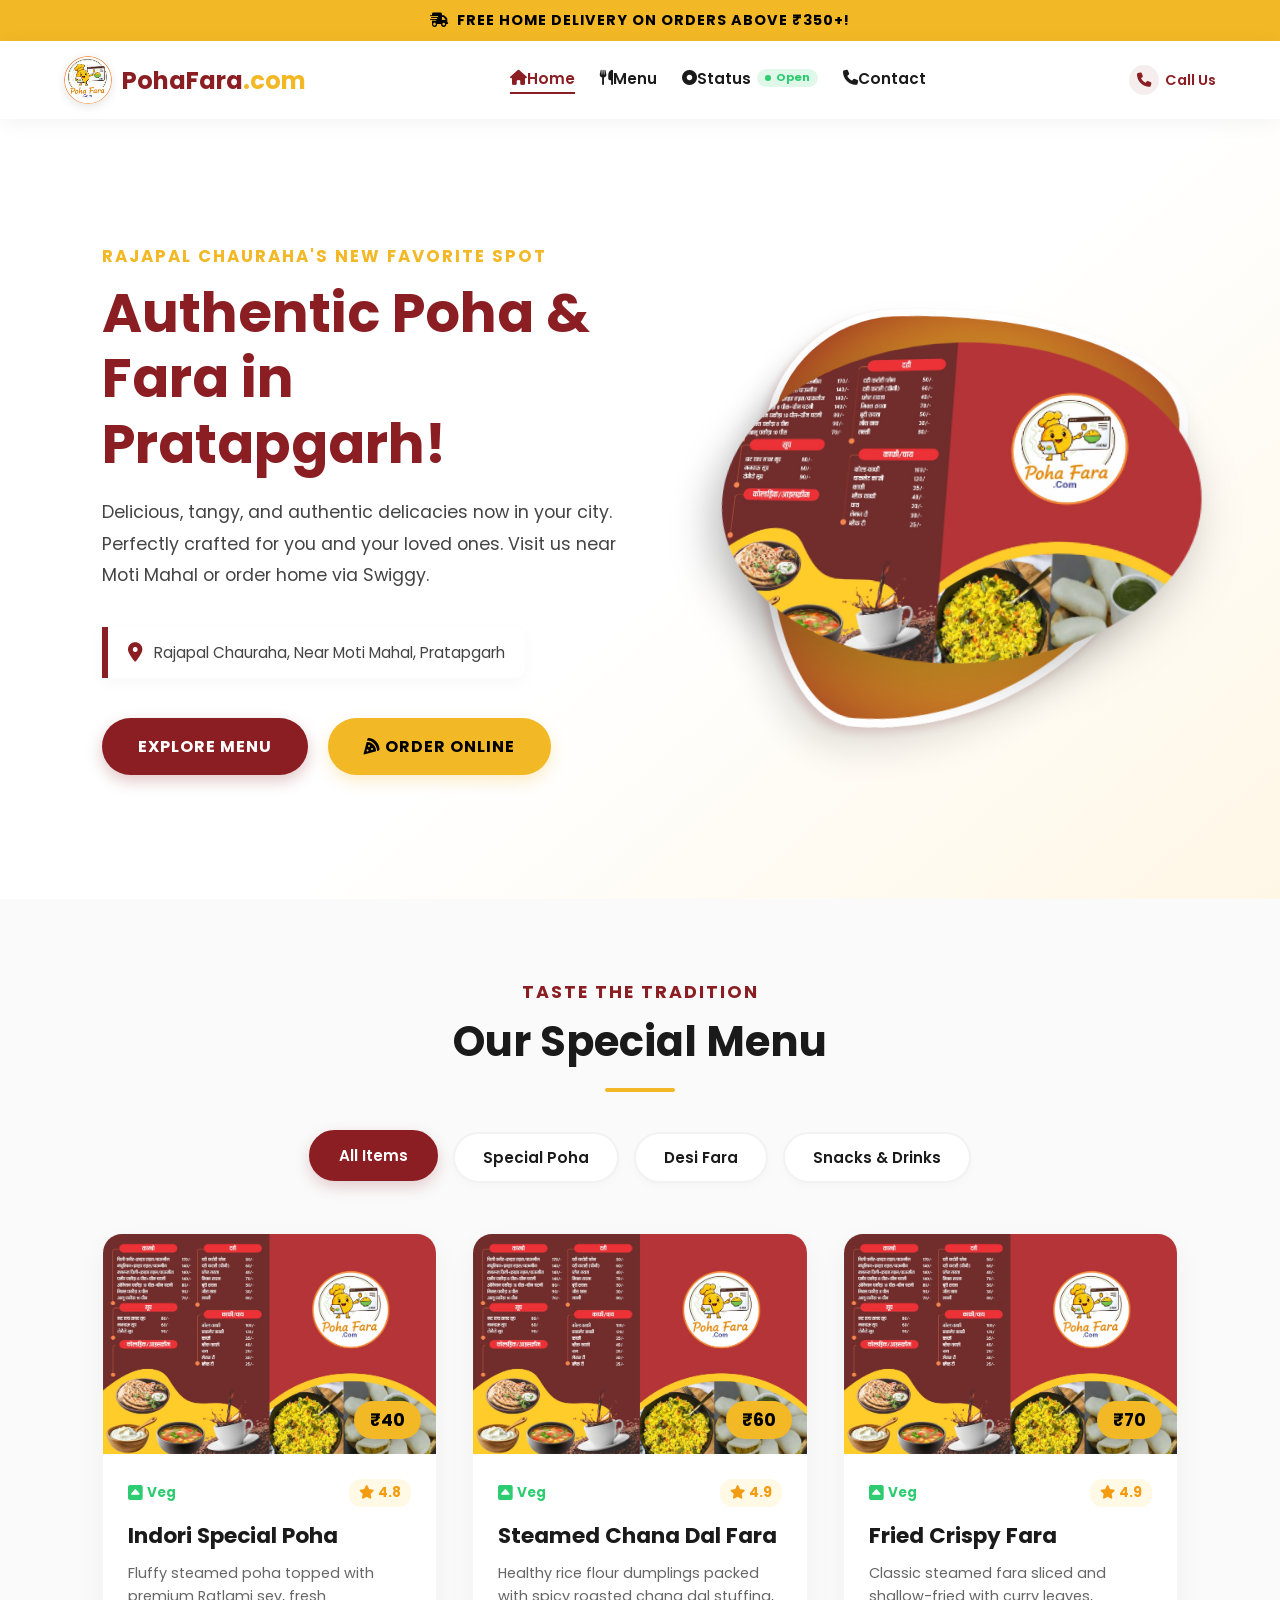
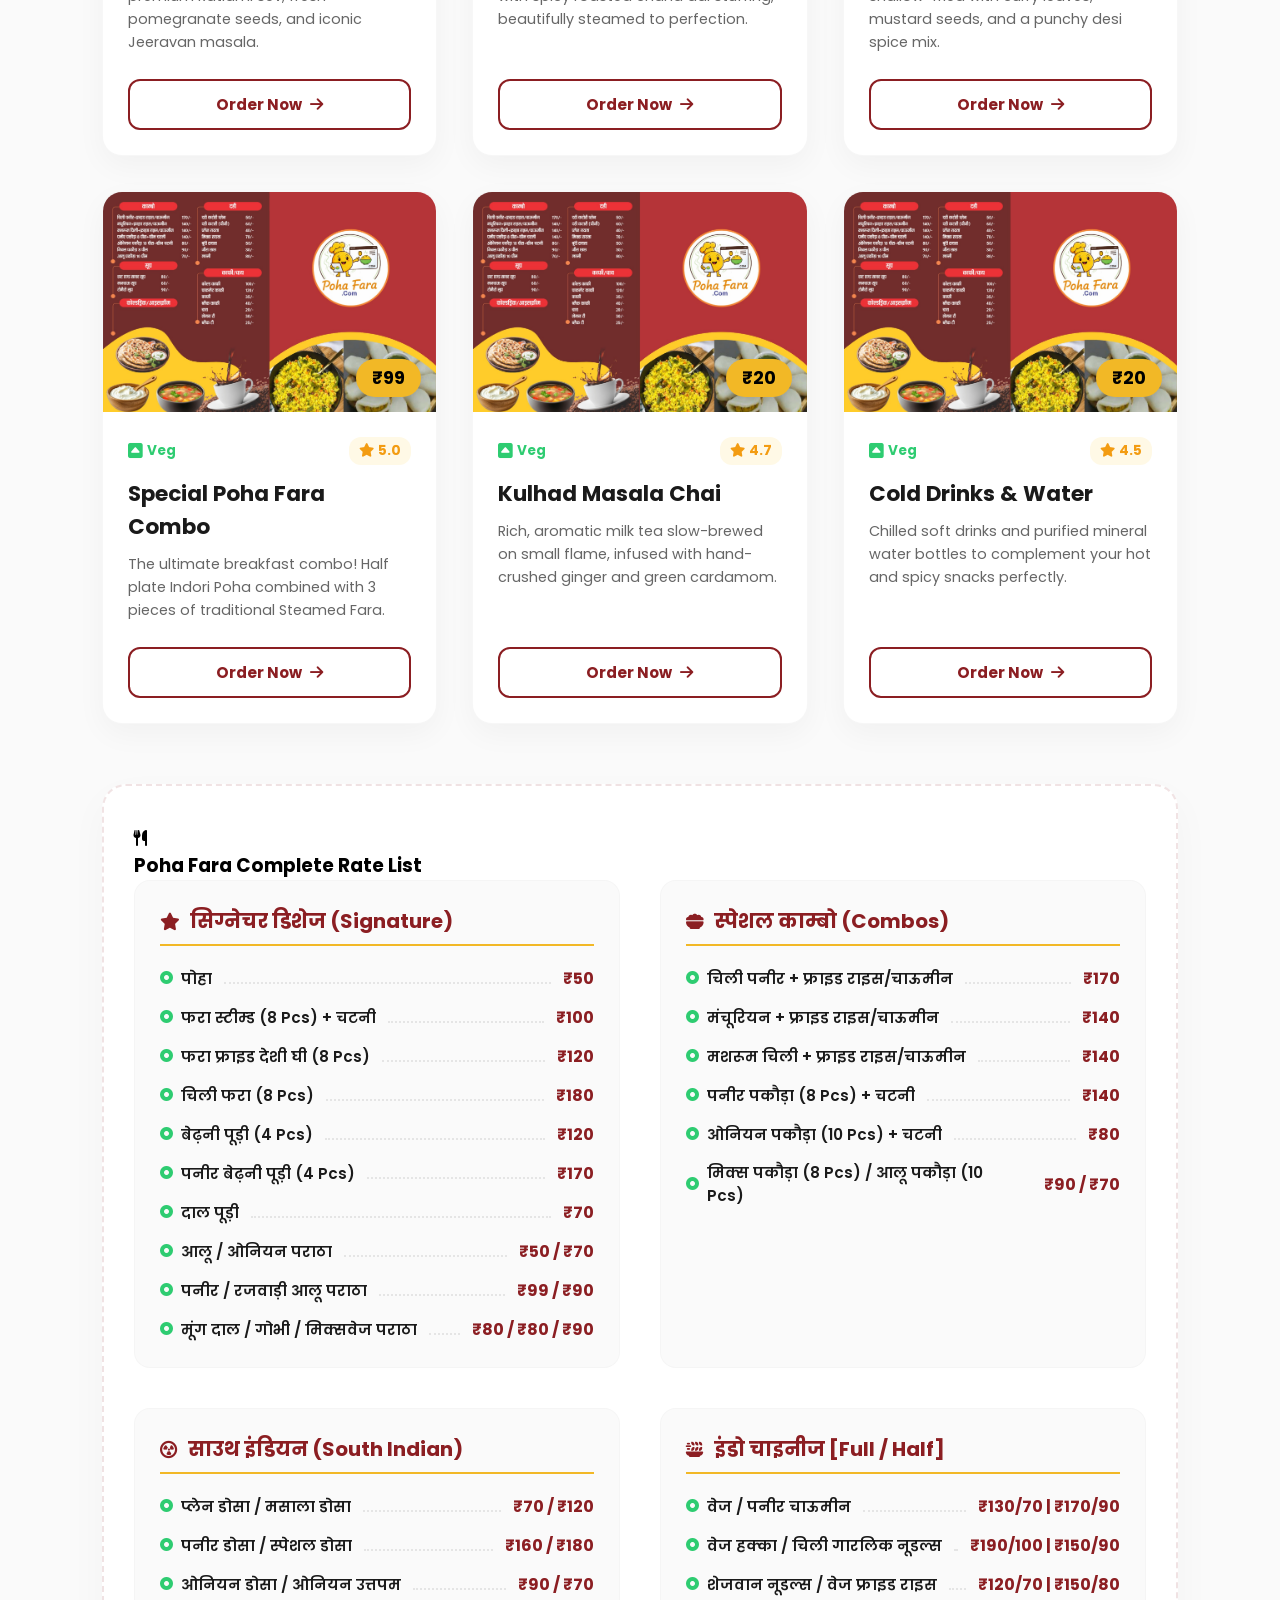
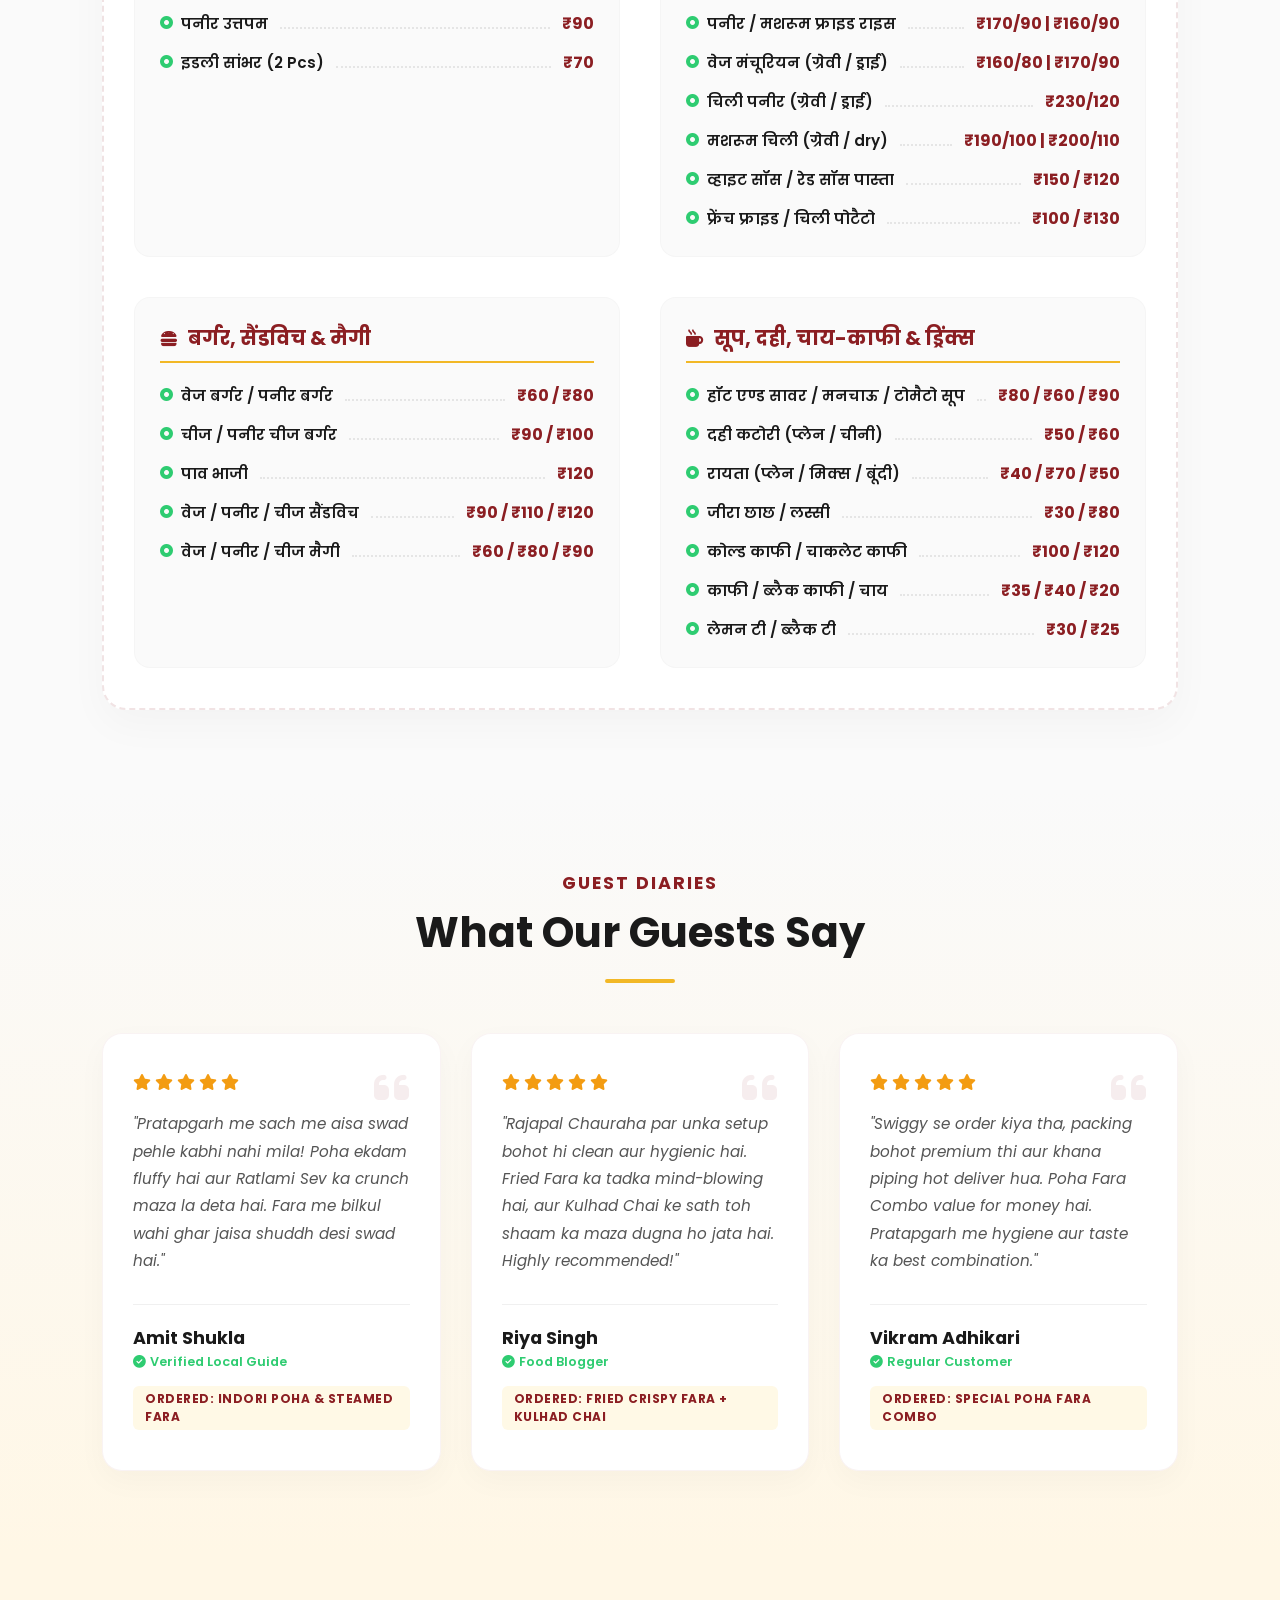
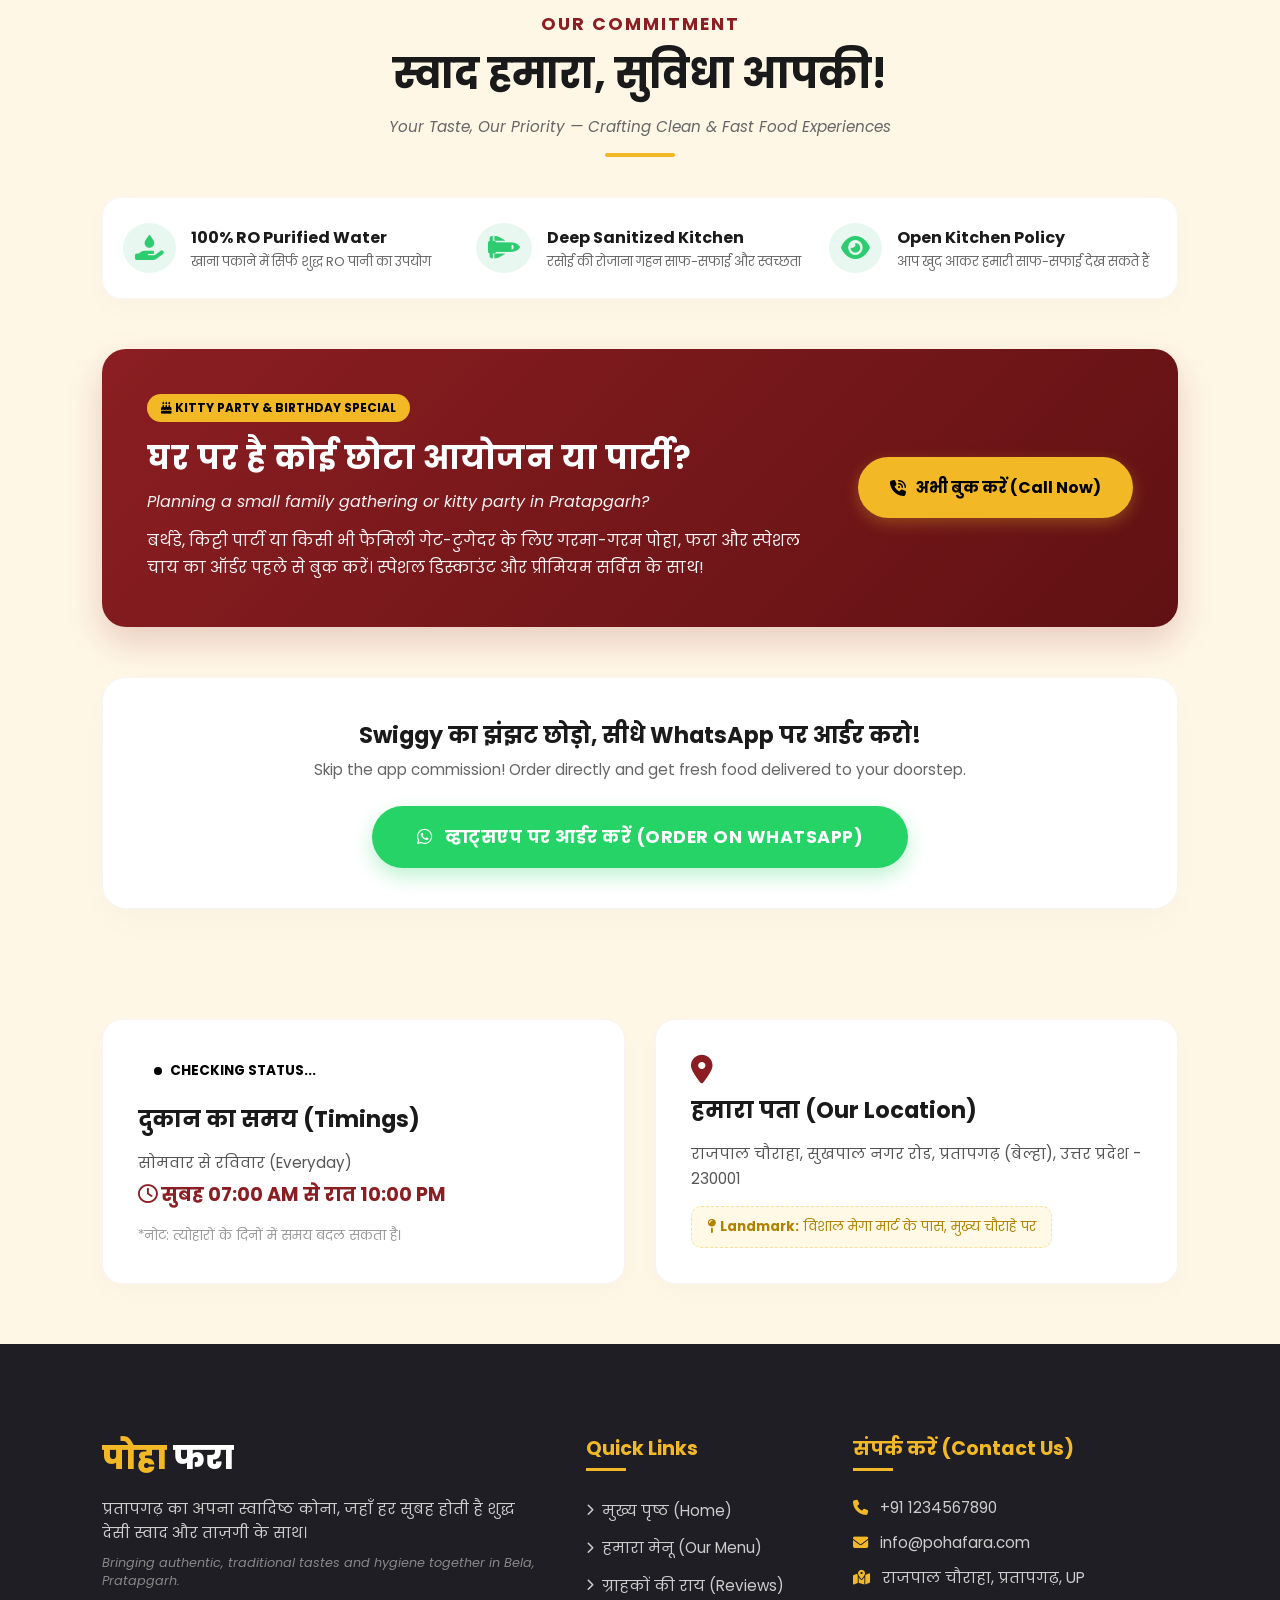
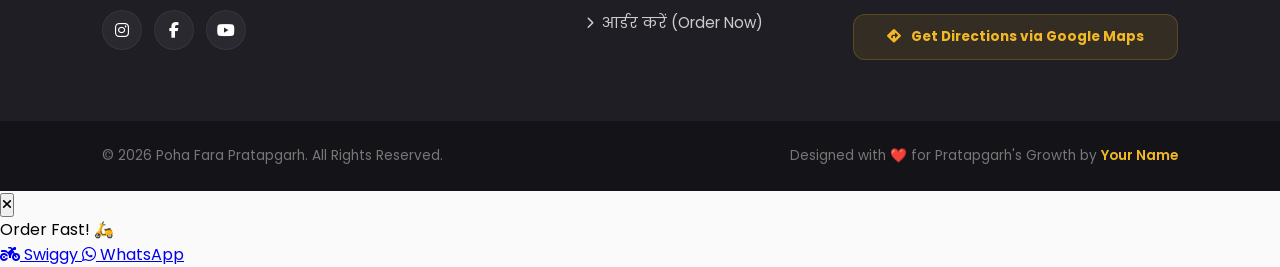
==== commit de44ca69: "POP-UP" ====
--- a/index.html
+++ b/index.html
@@ -23,32 +23,29 @@
 
     <!-- NAVIGATION START -->
     <nav class="navbar">
-        <a href="#" class="logo-container">
-            <img src="images/logo.png" alt="PohaFara Logo" class="navbar-logo">
-            <span class="logo-text">PohaFara<span>.com</span></span>
+    <a href="#" class="logo-container">
+        <img src="images/logo.png" alt="PohaFara Logo" class="navbar-logo">
+        <span class="logo-text">PohaFara<span>.com</span></span>
+    </a>
+
+    <ul class="nav-links">
+        <li><a href="#" class="nav-item active"><i class="fa-solid fa-house"></i> <span>Home</span></a></li>
+        <li><a href="#" class="nav-item"><i class="fa-solid fa-utensils"></i> <span>Menu</span></a></li>
+        <li>
+            <a href="#" class="nav-item status-nav-item">
+                <i class="fa-solid fa-circle-dot"></i>
+                <span>Status</span> <span class="status-badge"><span class="dot"></span>Open</span>
+            </a>
+        </li>
+        <li><a href="#" class="nav-item"><i class="fa-solid fa-phone"></i> <span>Contact</span></a></li>
+    </ul>
+
+    <div class="nav-actions">
+        <a href="tel:+911234567890" class="nav-call-link" title="Call to Order">
+            <i class="fa-solid fa-phone"></i> <span>Call Us</span>
         </a>
-
-        <ul class="nav-links">
-            <li><a href="#" class="nav-item active">Home</a></li>
-            <li><a href="#" class="nav-item">Menu</a></li>
-            <li>
-                <a href="#" class="nav-item">
-                    Status <span class="status-badge"><span class="dot"></span>Open</span>
-                </a>
-            </li>
-            <li><a href="#" class="nav-item">Contact</a></li>
-        </ul>
-
-        <div class="nav-actions">
-            <a href="tel:+911234567890" class="nav-call-link" title="Call to Order">
-                <i class="fa-solid fa-phone"></i> <span>Call Us</span>
-            </a>
-            
-            <a href="#" class="btn-swiggy-3d">
-                <i class="fa-solid fa-motorcycle"></i> Order on Swiggy
-            </a>
-        </div>
-    </nav>
+    </div>
+</nav>
     <!-- NAVIGATION END -->
 
     <!-- HERO SECTION START -->
@@ -548,5 +545,39 @@
     </div>
 </footer>
 <!-- FOOTER END -->
+
+<!-- FLOATING DELIVERY POP=UP START -->
+ <div class="floating-delivery-widget" id="deliveryWidget">
+    <button class="widget-close-btn" onclick="closeDeliveryWidget()" aria-label="Close widget">
+        <i class="fa-solid fa-xmark"></i>
+    </button>
+    
+    <p class="widget-title">Order Fast! 🛵</p>
+    
+    <div class="widget-actions">
+        <a href="#" target="_blank" class="widget-btn swiggy-btn">
+            <i class="fa-solid fa-motorcycle"></i> Swiggy
+        </a>
+        <a href="https://wa.me/911234567890" target="_blank" class="widget-btn whatsapp-btn">
+            <i class="fa-brands fa-whatsapp"></i> WhatsApp
+        </a>
+    </div>
+</div>
+<!-- FLOATING DELIVERY POP=UP END -->
+
+
+<script>
+        function closeDeliveryWidget() {
+            const widget = document.getElementById("deliveryWidget");
+            if (widget) {
+                widget.style.transition = "all 0.3s ease";
+                widget.style.opacity = "0";
+                widget.style.transform = "translateX(100px) scale(0.8)";
+                setTimeout(() => {
+                    widget.style.display = "none";
+                }, 300);
+            }
+        }
+    </script>
 </body>
-</html>+</html>
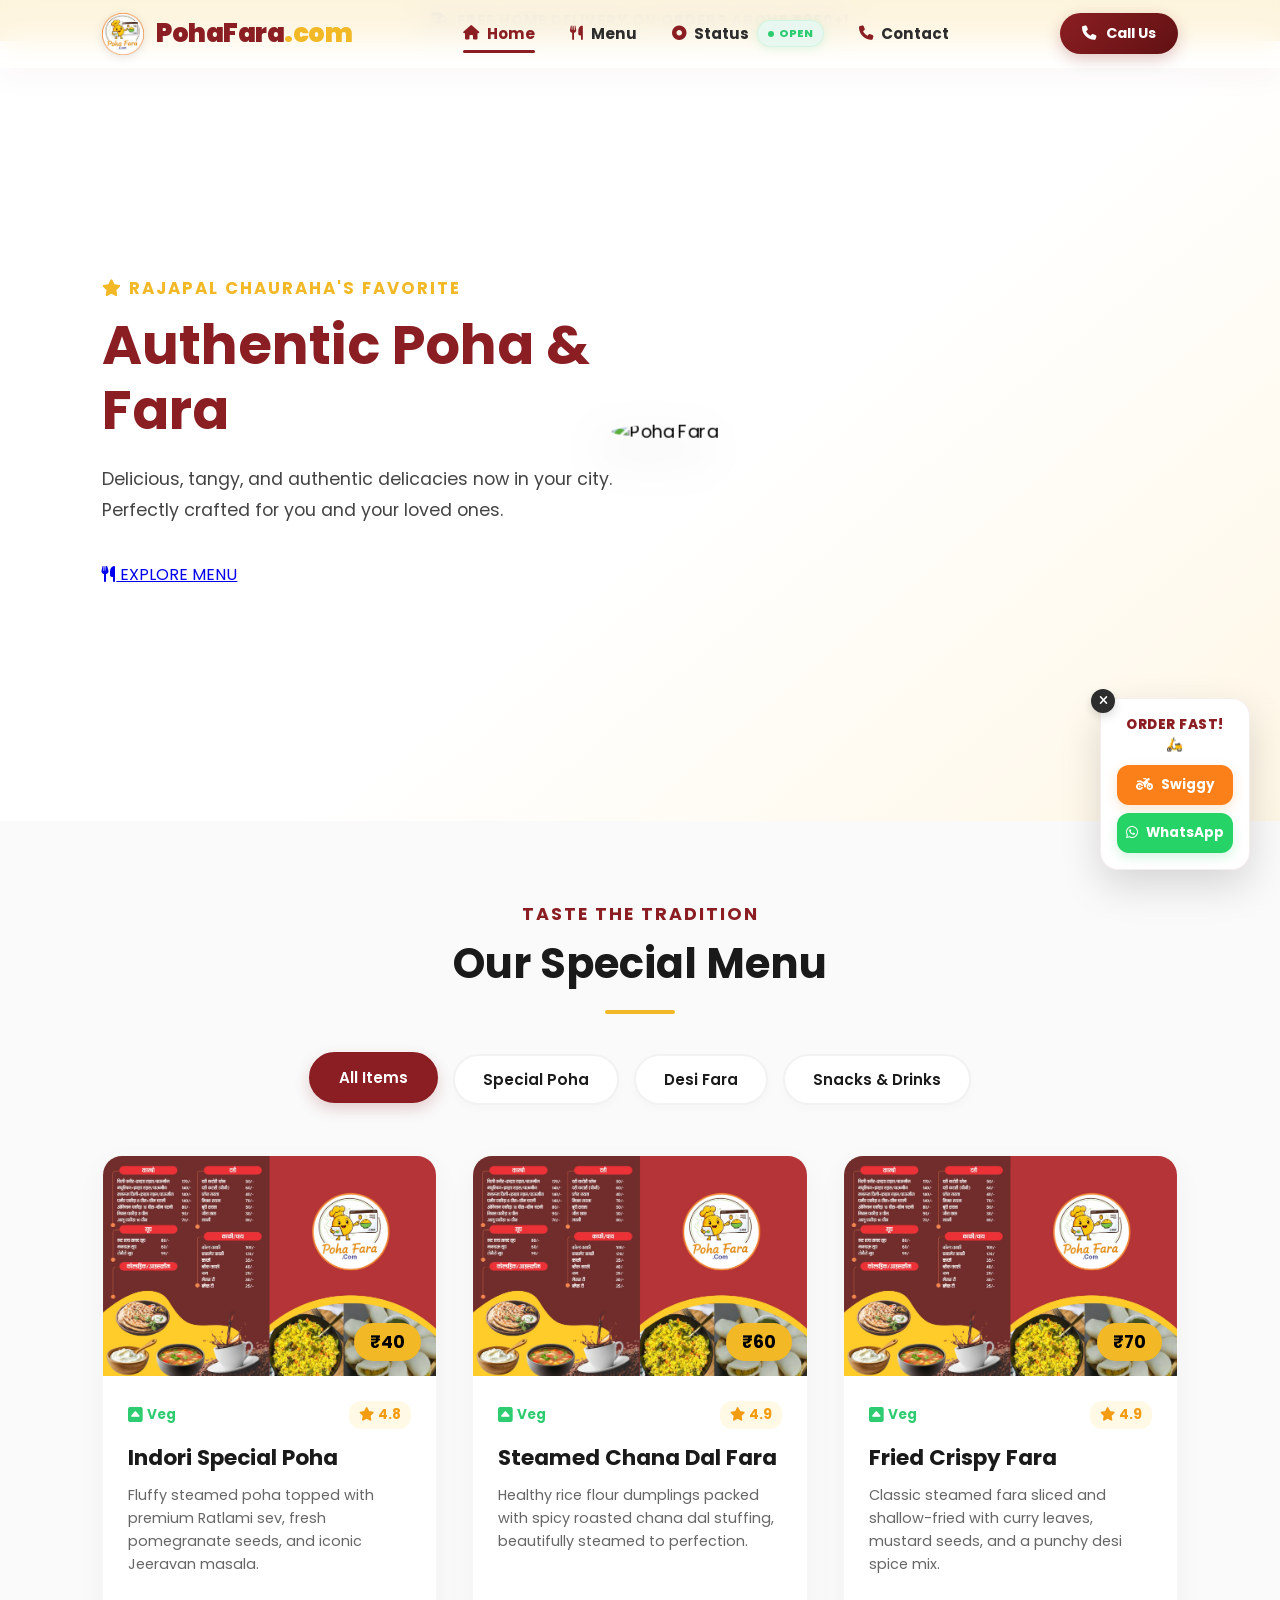
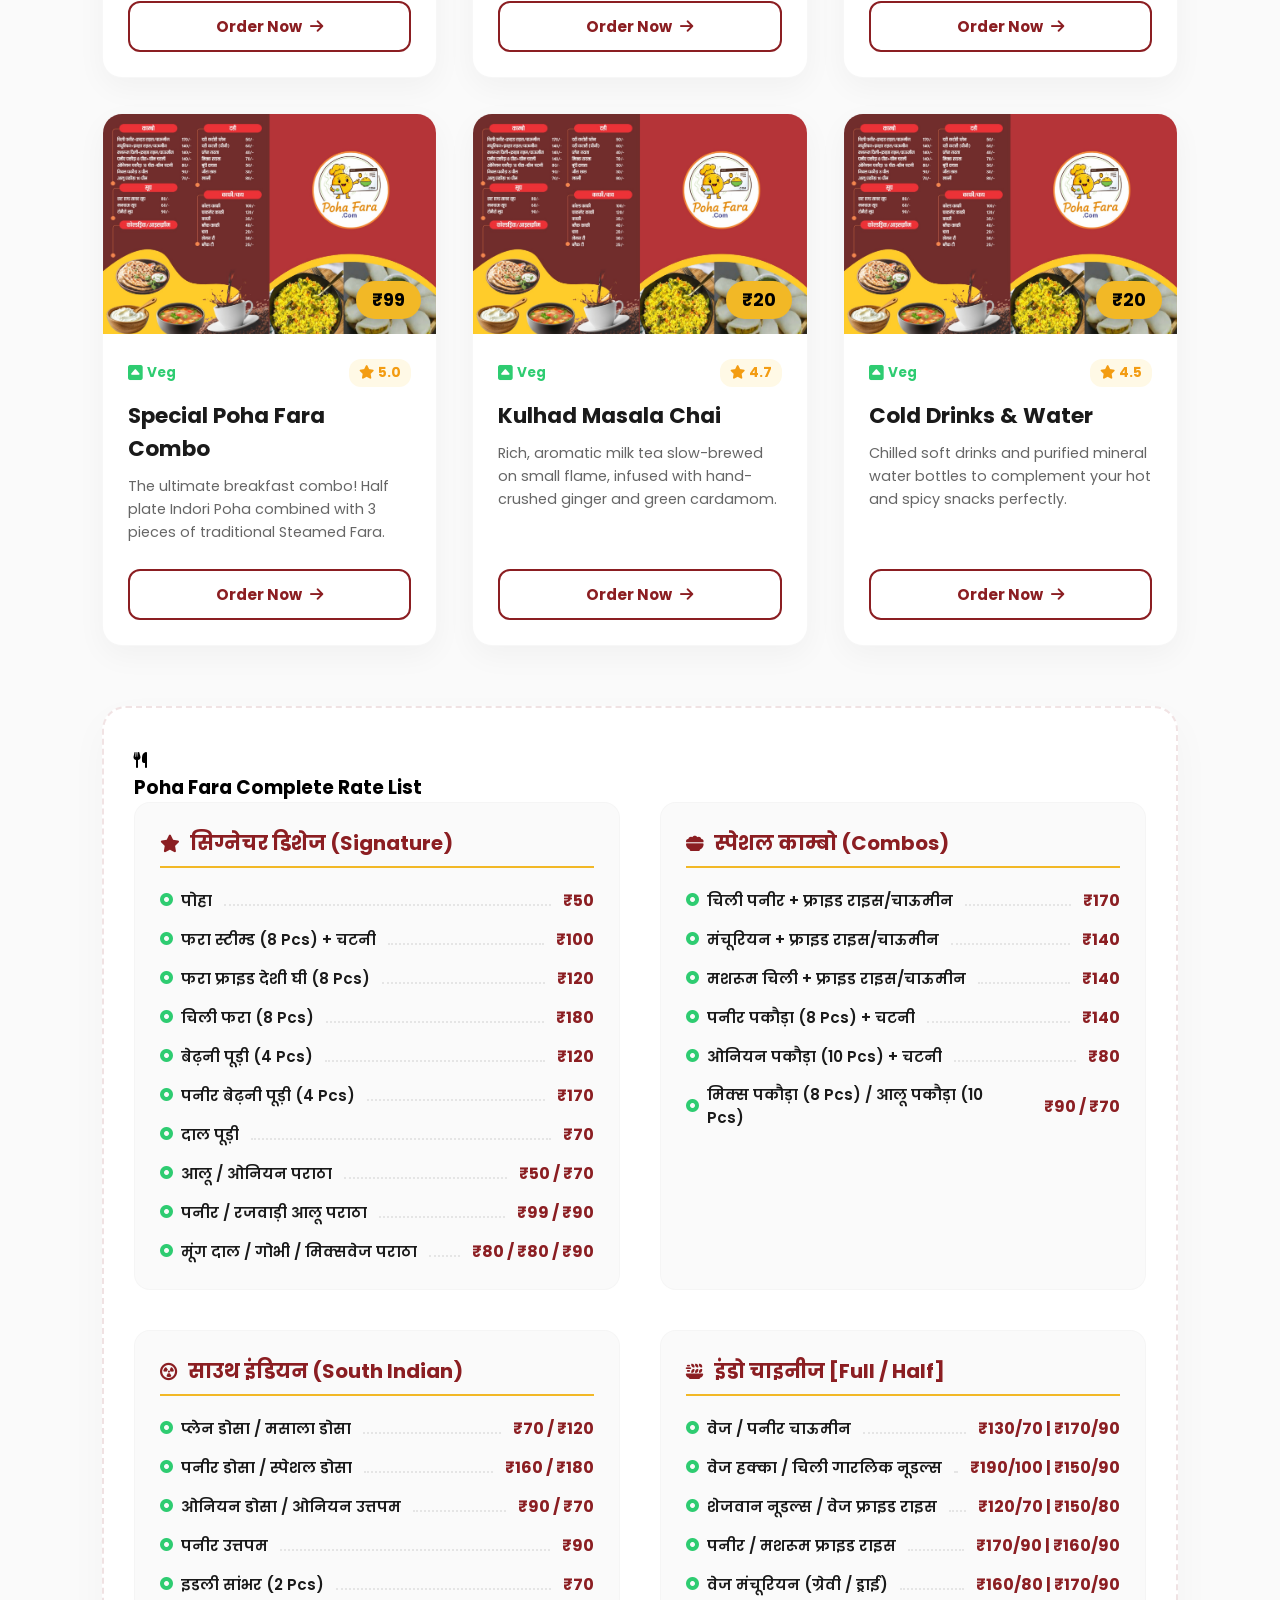
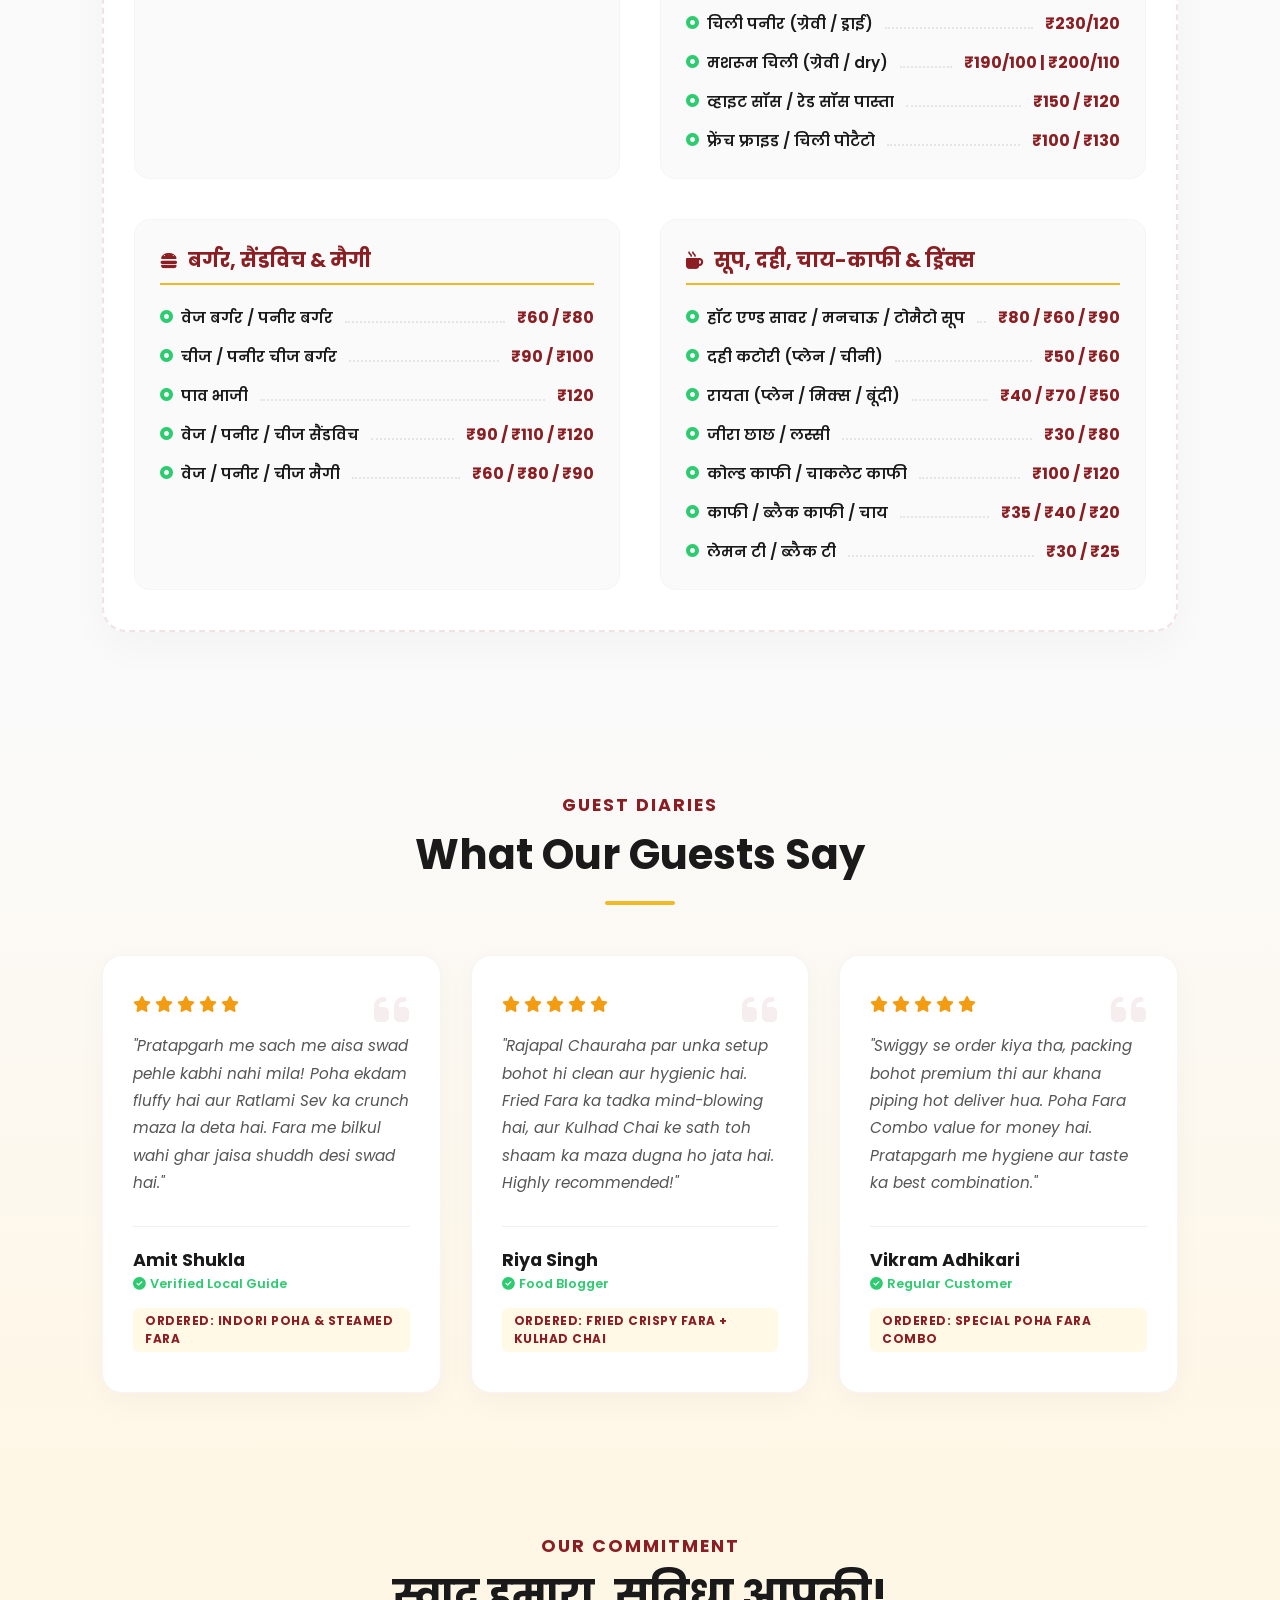
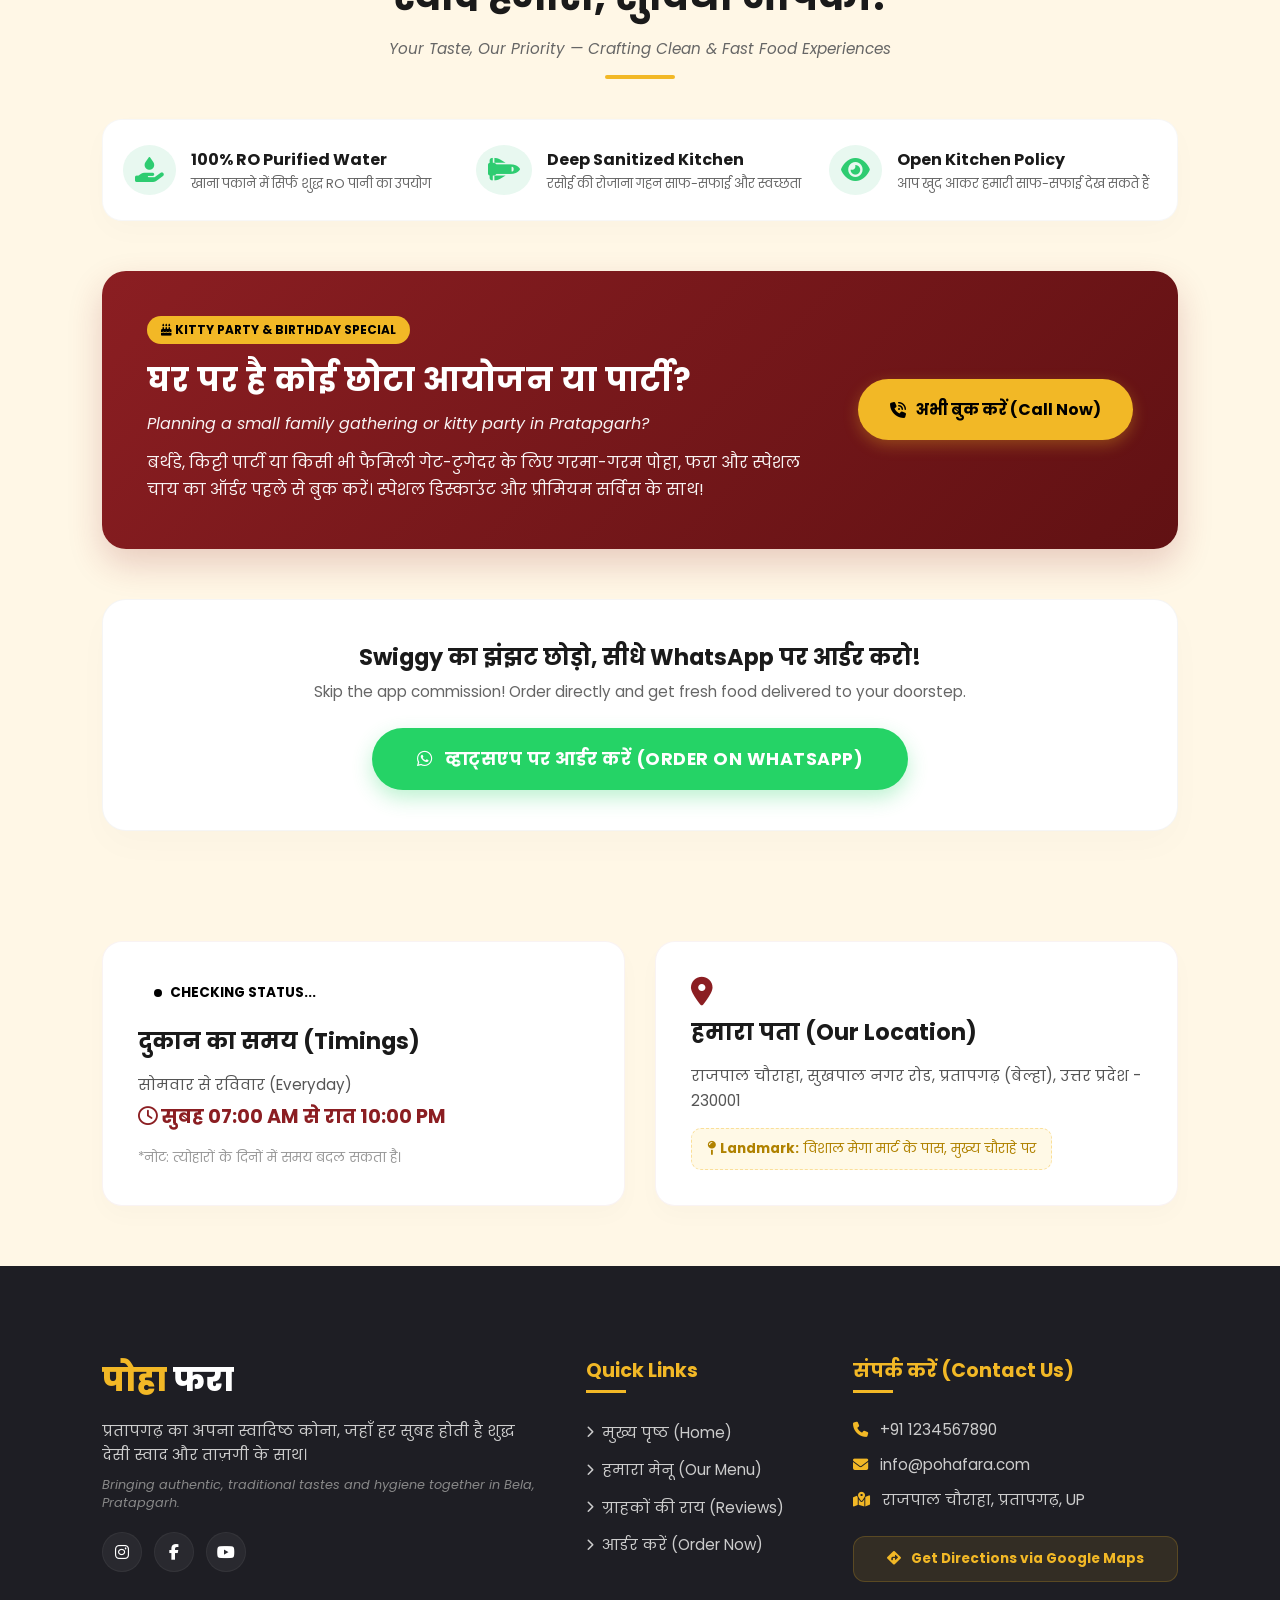
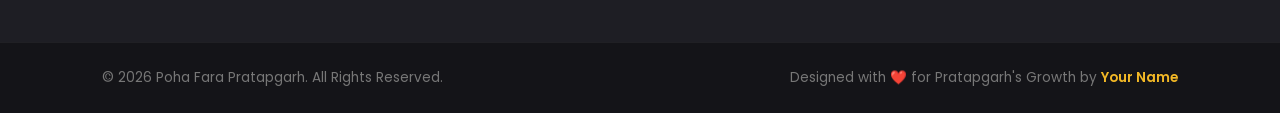
==== commit 5487fb25: "Update index.html" ====
--- a/index.html
+++ b/index.html
@@ -4,6 +4,8 @@
     <meta charset="UTF-8">
     <meta name="viewport" content="width=device-width, initial-scale=1.0">
     <title>PohaFara.com - Demo</title>
+    <!-- WEB ICON -->
+    <link rel="icon" href="images/logo.png" type="image/png">
 
     <!-- ANIMATE.CSS -->
     <link rel="stylesheet" href="https://cdnjs.cloudflare.com/ajax/libs/animate.css/4.1.1/animate.min.css"/>
@@ -30,14 +32,14 @@
 
     <ul class="nav-links">
         <li><a href="#" class="nav-item active"><i class="fa-solid fa-house"></i> <span>Home</span></a></li>
-        <li><a href="#" class="nav-item"><i class="fa-solid fa-utensils"></i> <span>Menu</span></a></li>
+        <li><a href="menu.html" class="nav-item"><i class="fa-solid fa-utensils"></i> <span>Menu</span></a></li>
         <li>
             <a href="#" class="nav-item status-nav-item">
                 <i class="fa-solid fa-circle-dot"></i>
                 <span>Status</span> <span class="status-badge"><span class="dot"></span>Open</span>
             </a>
         </li>
-        <li><a href="#" class="nav-item"><i class="fa-solid fa-phone"></i> <span>Contact</span></a></li>
+        <li><a href="contact.html" class="nav-item"><i class="fa-solid fa-phone"></i> <span>Contact</span></a></li>
     </ul>
 
     <div class="nav-actions">
@@ -50,37 +52,23 @@
 
     <!-- HERO SECTION START -->
      <header class="hero">
+    <!-- Left: Content -->
     <div class="hero-content">
-        <p class="hero-tagline animate__animated animate__fadeInDown">
-            Rajapal Chauraha's New Favorite Spot
-        </p>
+        <div class="hero-tagline"><i class="fa-solid fa-star"></i> RAJAPAL CHAURAHA'S FAVORITE</div>
+        <h1 class="hero-title">Authentic Poha & Fara</h1>
+        <p class="hero-desc">Delicious, tangy, and authentic delicacies now in your city. Perfectly crafted for you and your loved ones.</p>
         
-        <h1 class="hero-title animate__animated animate__fadeInLeft">
-            Authentic Poha & Fara in Pratapgarh!
-        </h1>
-        
-        <p class="hero-desc animate__animated animate__fadeInLeft animate__delay-1s">
-            Delicious, tangy, and authentic delicacies now in your city. Perfectly crafted for you and your loved ones. Visit us near Moti Mahal or order home via Swiggy.
-        </p>
-        
-        <div class="hero-location animate__animated animate__fadeInUp animate__delay-1s">
-            <i class="fa-solid fa-location-dot"></i>
-            <span>Rajapal Chauraha, Near Moti Mahal, Pratapgarh</span>
-        </div>
-
-        <div class="hero-buttons animate__animated animate__backInUp animate__delay-1s">
-            <a href="#" class="btn-primary-3d">EXPLORE MENU</a>
-            <a href="#" class="btn-secondary-3d"><i class="fa-solid fa-pizza-slice"></i> ORDER ONLINE</a>
-        </div>
-    </div>
-
+        <div class="hero-actions">
+            <a href="#menu" class="btn-primary"><i class="fa-solid fa-utensils"></i> EXPLORE MENU</a>
+        </div>
+    </div>
+
+    <!-- Right: Image (Will move to bottom on mobile) -->
     <div class="hero-image-area">
-        <div class="hero-3d-card animate__animated animate__zoomIn">
-            <img src="images/WhatsApp Image 2026-07-01 at 1.36.40 PM.jpeg" alt="Poha Fara Special Dishes" class="dish-graphic">
-            <span class="food-steam">♨️</span>
-        </div>
-    </div>
-    </header>
+        <div class="glow-effect"></div>
+        <img src="images/1.jpeg" alt="Poha Fara" class="dish-graphic">
+    </div>
+</header>
     <!-- HERO SECTION END -->
 
     <!-- MENU PAGE START -->
--- a/style.css
+++ b/style.css
@@ -43,118 +43,145 @@
     width: 100%;
 }
 
+/* NAVBAR START */
 /* ==========================================================================
-   3. Main Navbar Structure (Fluid & Auto-Adjusting)
+   COMPONENT: ULTRA-ATTRACTIVE GLASSMORPHISM NAVBAR (Desktop + Mobile)
    ========================================================================== */
+
+/* --- 1. DESKTOP LUXURY LAYOUT --- */
 .navbar {
     display: flex;
     justify-content: space-between;
     align-items: center;
-    padding: 15px 5%; /* Fluid percentage padding */
-    background-color: var(--white);
-    box-shadow: 0 4px 20px rgba(0, 0, 0, 0.05);
-    position: sticky;
+    padding: 12px 8%; /* Optimized tight padding */
+    
+    /* Premium Blurry Glass Effect */
+    background: rgba(255, 255, 255, 0.85); 
+    backdrop-filter: blur(15px);
+    -webkit-backdrop-filter: blur(15px);
+    
+    /* Sleek border and shadow drop */
+    border-bottom: 1px solid rgba(255, 255, 255, 0.4);
+    box-shadow: 0 8px 32px rgba(139, 30, 34, 0.04);
+    
+    position: fixed;
     top: 0;
-    z-index: 1000;
-    width: 100%;
-}
-
-/* Logo Section */
+    left: 0;
+    width: 100%;
+    z-index: 9999;
+    box-sizing: border-box;
+    transition: all 0.4s cubic-bezier(0.4, 0, 0.2, 1);
+}
+
+/* Elegant Brand Typography */
 .logo-container {
     display: flex;
     align-items: center;
-    gap: 10px;
+    gap: 12px;
     text-decoration: none;
-    flex-shrink: 0; /* Prevents logo from crushing on smaller laptops */
+    transition: transform 0.3s ease;
+}
+
+.logo-container:hover {
+    transform: scale(1.02);
 }
 
 .navbar-logo {
-    height: 48px;
+    height: 42px;
     width: auto;
-    object-fit: contain;
-    border-radius: 50%;
-    box-shadow: 0 3px 10px rgba(0, 0, 0, 0.1);
+    filter: drop-shadow(0 2px 5px rgba(0,0,0,0.1));
 }
 
 .logo-text {
-    font-size: 1.5rem;
-    font-weight: 700;
-    color: var(--primary-maroon);
+    font-size: 1.6rem;
+    font-weight: 900;
+    color: #8b1e22; /* Primary Maroon */
+    letter-spacing: -0.5px;
 }
 
 .logo-text span {
-    color: var(--secondary-yellow);
-}
-
-/* Center Menu Links */
+    color: #f2b826; /* Secondary Yellow */
+}
+
+/* Nav Links System */
 .nav-links {
     display: flex;
+    align-items: center;
+    gap: 35px;
     list-style: none;
-    gap: 25px; /* Flexible gap for mid-size screens */
-    align-items: center;
-}
-
-.nav-links li {
-    display: flex;
-    align-items: center;
-}
-
-.nav-links .nav-item {
+    margin: 0;
+    padding: 0;
+}
+
+.nav-item {
+    display: flex;
+    align-items: center;
+    gap: 8px;
     text-decoration: none;
-    color: var(--dark-text);
-    font-weight: 600;
+    color: #2d2d2d;
+    font-weight: 700;
     font-size: 0.95rem;
     position: relative;
-    padding-bottom: 4px;
-    transition: var(--smooth-ease);
-    display: inline-flex;
-    align-items: center;
-    white-space: nowrap; /* Keeps link names on one line */
-}
-
-.nav-links .nav-item:hover, 
-.nav-links .nav-item.active {
-    color: var(--primary-maroon);
-}
-
-.nav-links .nav-item::after {
+    padding: 8px 0;
+    transition: color 0.3s ease;
+}
+
+.nav-item i {
+    font-size: 0.9rem;
+    color: #8b1e22;
+    transition: transform 0.3s ease;
+}
+
+/* Hover Animation: Micro sliding line from center */
+.nav-item::after {
     content: '';
     position: absolute;
     bottom: 0;
-    left: 0;
+    left: 50%;
     width: 0;
-    height: 2px;
-    background-color: var(--primary-maroon);
-    transition: var(--smooth-ease);
-}
-
-.nav-links .nav-item:hover::after,
-.nav-links .nav-item.active::after {
-    width: 100%;
-}
-
-/* Right Side Actions Container */
-.nav-actions {
-    display: flex;
-    align-items: center;
-    gap: 20px;
-    flex-shrink: 0;
-}
-
-/* Live Status Badge */
+    height: 3px;
+    background: #f2b826; /* Yellow slide line */
+    border-radius: 10px;
+    transition: all 0.3s cubic-bezier(0.4, 0, 0.2, 1);
+    transform: translateX(-50%);
+}
+
+.nav-item:hover {
+    color: #8b1e22;
+}
+
+.nav-item:hover i {
+    transform: translateY(-2px); /* Icon pop jump */
+}
+
+.nav-item:hover::after {
+    width: 100%; /* Line stretches out */
+}
+
+/* Active Page Global Highlight */
+.nav-item.active {
+    color: #8b1e22;
+}
+
+.nav-item.active::after {
+    width: 100%;
+    background: #8b1e22; /* Active state gets Maroon line */
+}
+
+/* Neon-pulse dynamic Status Badge */
 .status-badge {
-    background-color: rgba(46, 204, 113, 0.15);
+    display: inline-flex;
+    align-items: center;
+    gap: 5px;
+    background: #e8f8f0;
     color: #2ecc71;
+    padding: 4px 10px;
+    border-radius: 20px;
     font-size: 0.7rem;
-    padding: 3px 8px;
-    border-radius: 12px;
-    font-weight: 700;
-    display: inline-flex;
-    align-items: center;
-    justify-content: center;
-    gap: 5px;
-    margin-left: 6px;
-    line-height: 1;
+    font-weight: 800;
+    text-transform: uppercase;
+    box-shadow: 0 2px 10px rgba(46, 204, 113, 0.15);
+    border: 1px solid rgba(46, 204, 113, 0.1);
 }
 
 .status-badge .dot {
@@ -163,109 +190,153 @@
     background-color: #2ecc71;
     border-radius: 50%;
     display: inline-block;
-    flex-shrink: 0;
-    animation: pulseDot 1.5s infinite;
-}
-
-@keyframes pulseDot {
-    0% { transform: scale(0.9); opacity: 0.6; }
-    50% { transform: scale(1.2); opacity: 1; }
-    100% { transform: scale(0.9); opacity: 0.6; }
-}
-
-/* Quick Call Link */
+    animation: badgePulse 1.5s infinite;
+}
+
+@keyframes badgePulse {
+    0% { transform: scale(1); opacity: 1; }
+    50% { transform: scale(1.4); opacity: 0.4; }
+    100% { transform: scale(1); opacity: 1; }
+}
+
+/* Call Button Area Settings */
+.nav-actions {
+    display: flex;
+    align-items: center;
+}
+
 .nav-call-link {
-    color: var(--primary-maroon);
+    display: flex;
+    align-items: center;
+    gap: 10px;
     text-decoration: none;
-    font-weight: 600;
+    color: #ffffff;
+    background: linear-gradient(135deg, #8b1e22 0%, #611113 100%);
+    padding: 10px 22px;
+    border-radius: 30px;
+    font-weight: 700;
     font-size: 0.9rem;
-    display: flex;
-    align-items: center;
-    gap: 6px;
-    transition: var(--smooth-ease);
-    white-space: nowrap;
+    box-shadow: 0 5px 15px rgba(139, 30, 34, 0.25);
+    transition: all 0.3s ease;
 }
 
 .nav-call-link i {
-    background-color: rgba(139, 30, 34, 0.08);
-    padding: 8px;
-    border-radius: 50%;
-    transition: var(--smooth-ease);
-}
-
-.nav-call-link:hover i {
-    background-color: var(--primary-maroon);
-    color: var(--white);
-    transform: scale(1.05);
-}
-
-/* Swiggy Button */
-.btn-swiggy-3d {
-    background-color: var(--primary-maroon);
-    color: var(--white);
-    padding: 10px 20px;
-    border-radius: 30px;
-    text-decoration: none;
-    font-weight: 600;
-    font-size: 0.85rem;
-    display: inline-flex;
-    align-items: center;
-    gap: 6px;
-    border: none;
-    box-shadow: 0 4px 10px rgba(139, 30, 34, 0.2);
-    transition: var(--smooth-ease);
-    white-space: nowrap;
-}
-
-.btn-swiggy-3d:hover {
-    transform: translateY(-3px);
-    box-shadow: 0 6px 15px rgba(139, 30, 34, 0.35);
-}
-
-/* ==========================================================================
-   5. Smart Responsive Breakpoints
-   ========================================================================== */
-
-/* Laptop Resolution Shrinkage Fix (1024px to 1150px) */
-@media (max-width: 1150px) {
-    .navbar { padding: 15px 3%; }
-    .nav-links { gap: 15px; }
-    .logo-text { font-size: 1.3rem; }
-}
-
-/* Tablet & iPad Viewport Breakpoint */
-@media (max-width: 980px) {
-    /* Hiding text inside Call Link to save space on tablets */
-    .nav-call-link span { display: none; }
-    .nav-call-link i { padding: 12px; font-size: 1.1rem; }
-}
-
-/* Mobile Viewport Breakpoint */
+    animation: phoneWobble 2s infinite;
+}
+
+.nav-call-link:hover {
+    transform: translateY(-2px);
+    box-shadow: 0 8px 25px rgba(139, 30, 34, 0.4);
+    color: #ffffff;
+}
+
+@keyframes phoneWobble {
+    0%, 100% { transform: rotate(0); }
+    10%, 30% { transform: rotate(-10deg); }
+    20%, 40% { transform: rotate(10deg); }
+    50% { transform: rotate(0); }
+}
+
+
+/* --- 2. MOBILE CHIPS SCROLL OVERHAUL (768px & Below) --- */
 @media (max-width: 768px) {
     .navbar {
         flex-direction: column;
-        gap: 15px;
-        padding: 15px 5%;
-        text-align: center;
-    }
+        padding: 8px 14px 6px 14px;
+        gap: 8px;
+        background: rgba(255, 255, 255, 0.97); /* Higher opacity for mobile visibility */
+    }
+
+    .logo-container {
+        align-self: flex-start;
+    }
+
+    .navbar-logo {
+        height: 25px;
+    }
+
+    .logo-text {
+        font-size: 1.1rem;
+    }
+
+    /* Floating top right compact call bubble */
+    .nav-actions {
+        position: absolute;
+        right: 14px;
+        top: 6px;
+    }
+
+    .nav-call-link {
+        background: #fdf1f2;
+        color: #8b1e22;
+        width: 34px;
+        height: 34px;
+        border-radius: 50%;
+        justify-content: center;
+        padding: 0;
+        box-shadow: 0 4px 10px rgba(139, 30, 34, 0.08);
+    }
+
+    .nav-call-link span {
+        display: none; /* Icon only */
+    }
+
+    .nav-call-link:hover {
+        background: #8b1e22;
+        color: #ffffff;
+    }
+
+    /* Swipe-friendly Horizontal Navigation Chips container */
     .nav-links {
-        gap: 15px;
-        flex-wrap: wrap;
-        justify-content: center;
-    }
-    .nav-actions {
-        flex-direction: column;
-        gap: 12px;
         width: 100%;
-        align-items: center;
-    }
-    .nav-call-link span { display: inline; } /* Brings back text on mobile center stack */
-    .btn-swiggy-3d {
-        width: 100%;
-        justify-content: center;
-        padding: 12px;
-    }
-}
+        justify-content: flex-start;
+        overflow-x: auto;
+        white-space: nowrap;
+        gap: 8px;
+        padding-bottom: 4px;
+    }
+
+    /* No underline styling on mobile chips */
+    .nav-item::after {
+        display: none !important;
+    }
+
+    /* Luxury Pill Tags for Links */
+    .nav-item {
+        display: inline-flex;
+        padding: 6px 14px;
+        font-size: 0.8rem;
+        background: #f5f5f7;
+        border-radius: 20px;
+        color: #555555;
+        font-weight: 700;
+        border: 1px solid rgba(0, 0, 0, 0.03);
+    }
+
+    .nav-item i {
+        color: inherit; /* Inherits main color dynamic flows */
+    }
+
+    /* Active dynamic state style for mobile tags */
+    .nav-item.active {
+        background: #8b1e22;
+        color: #ffffff;
+        border-color: #8b1e22;
+        box-shadow: 0 4px 12px rgba(139, 30, 34, 0.2);
+    }
+
+    .nav-item.active i {
+        color: #ffffff;
+    }
+
+    /* Badge alignment parameters in mobile chips zone */
+    .status-badge {
+        font-size: 0.65rem;
+        padding: 1px 6px;
+        margin-left: 2px;
+    }
+}
+/* NAVBAR END */
 
 /* HERO SECTION START */
 /* ==========================================================================
@@ -1536,4 +1607,218 @@
         text-align: center;
     }
 }
-/* FOOTER END */+/* FOOTER END */
+
+
+
+
+
+
+
+
+
+
+
+
+
+
+
+
+
+
+
+
+
+
+
+
+
+
+
+
+
+
+
+
+
+
+
+
+
+
+
+
+
+
+
+
+
+
+
+
+
+
+
+
+
+
+
+
+
+
+
+
+
+
+
+
+
+
+
+
+
+
+
+
+
+
+
+
+
+
+
+
+
+
+
+
+
+
+/* DELIVERY POP-UP START */
+/* ==========================================================================
+   COMPONENT: FLOATING DELIVERY POPUP WIDGET (Mobile Only)
+   ========================================================================== */
+
+/* Desktop par popup poori tarah hidden rahega */
+/* ==========================================================================
+   UNIVERSAL FLOATING DELIVERY POPUP (Laptop + Mobile Dono Ke Liye)
+   ========================================================================== */
+.floating-delivery-widget {
+    display: flex; /* Har screen par dikhega */
+    flex-direction: column;
+    position: fixed;
+    bottom: 30px; /* Laptop par niche se 30px upar */
+    right: 30px;  /* Laptop par right side se 30px andar */
+    background: #ffffff;
+    padding: 16px;
+    border-radius: 18px;
+    box-shadow: 0 15px 40px rgba(0, 0, 0, 0.15); /* Premium shadow */
+    border: 1px solid rgba(139, 30, 34, 0.08);
+    z-index: 100000; /* Sabse upar float karega */
+    width: 150px; /* Laptop par thoda bada broad look */
+    box-sizing: border-box;
+    animation: widgetSlideIn 0.5s cubic-bezier(0.4, 0, 0.2, 1);
+}
+
+/* Cross (Close) Button */
+.widget-close-btn {
+    position: absolute;
+    top: -10px;
+    left: -10px;
+    width: 24px;
+    height: 24px;
+    background: #2d2d2d;
+    color: #ffffff;
+    border: none;
+    border-radius: 50%;
+    font-size: 0.75rem;
+    display: flex;
+    align-items: center;
+    justify-content: center;
+    box-shadow: 0 4px 10px rgba(0,0,0,0.15);
+    cursor: pointer;
+    transition: all 0.2s ease;
+}
+
+.widget-close-btn:hover {
+    background: #8b1e22; /* Hover par maroon ho jayega */
+    transform: scale(1.1);
+}
+
+/* Header Text */
+.widget-title {
+    font-size: 0.85rem;
+    font-weight: 800;
+    color: #8b1e22;
+    margin: 0 0 10px 0;
+    text-align: center;
+    letter-spacing: 0.5px;
+    text-transform: uppercase;
+}
+
+/* Buttons Container */
+.widget-actions {
+    display: flex;
+    flex-direction: column;
+    gap: 8px;
+    width: 100%;
+}
+
+/* Button Layout */
+.widget-btn {
+    display: flex;
+    align-items: center;
+    justify-content: center;
+    gap: 8px;
+    text-decoration: none;
+    padding: 10px;
+    font-size: 0.85rem;
+    font-weight: 700;
+    border-radius: 12px;
+    color: #ffffff;
+    transition: all 0.2s ease;
+}
+
+.widget-btn:hover {
+    transform: translateY(-2px);
+}
+
+/* Branding Colors */
+.swiggy-btn { 
+    background: #fc8019; 
+    box-shadow: 0 4px 12px rgba(252, 128, 25, 0.2);
+}
+.whatsapp-btn { 
+    background: #25d366; 
+    box-shadow: 0 4px 12px rgba(37, 211, 102, 0.2);
+}
+
+/* Smooth Slide-in Animation from Right */
+@keyframes widgetSlideIn {
+    from { 
+        transform: translateX(150px); 
+        opacity: 0; 
+    }
+    to { 
+        transform: translateX(0); 
+        opacity: 1; 
+    }
+}
+
+/* --- Chote Mobile Screens ke liye responsive adjustments --- */
+@media (max-width: 768px) {
+    .floating-delivery-widget {
+        bottom: 20px;
+        right: 15px;
+        width: 135px;
+        padding: 12px 14px;
+    }
+    .widget-title {
+        font-size: 0.75rem;
+    }
+    .widget-btn {
+        padding: 8px;
+        font-size: 0.8rem;
+    }
+}
+/* DELIVERY POP-UP END */
